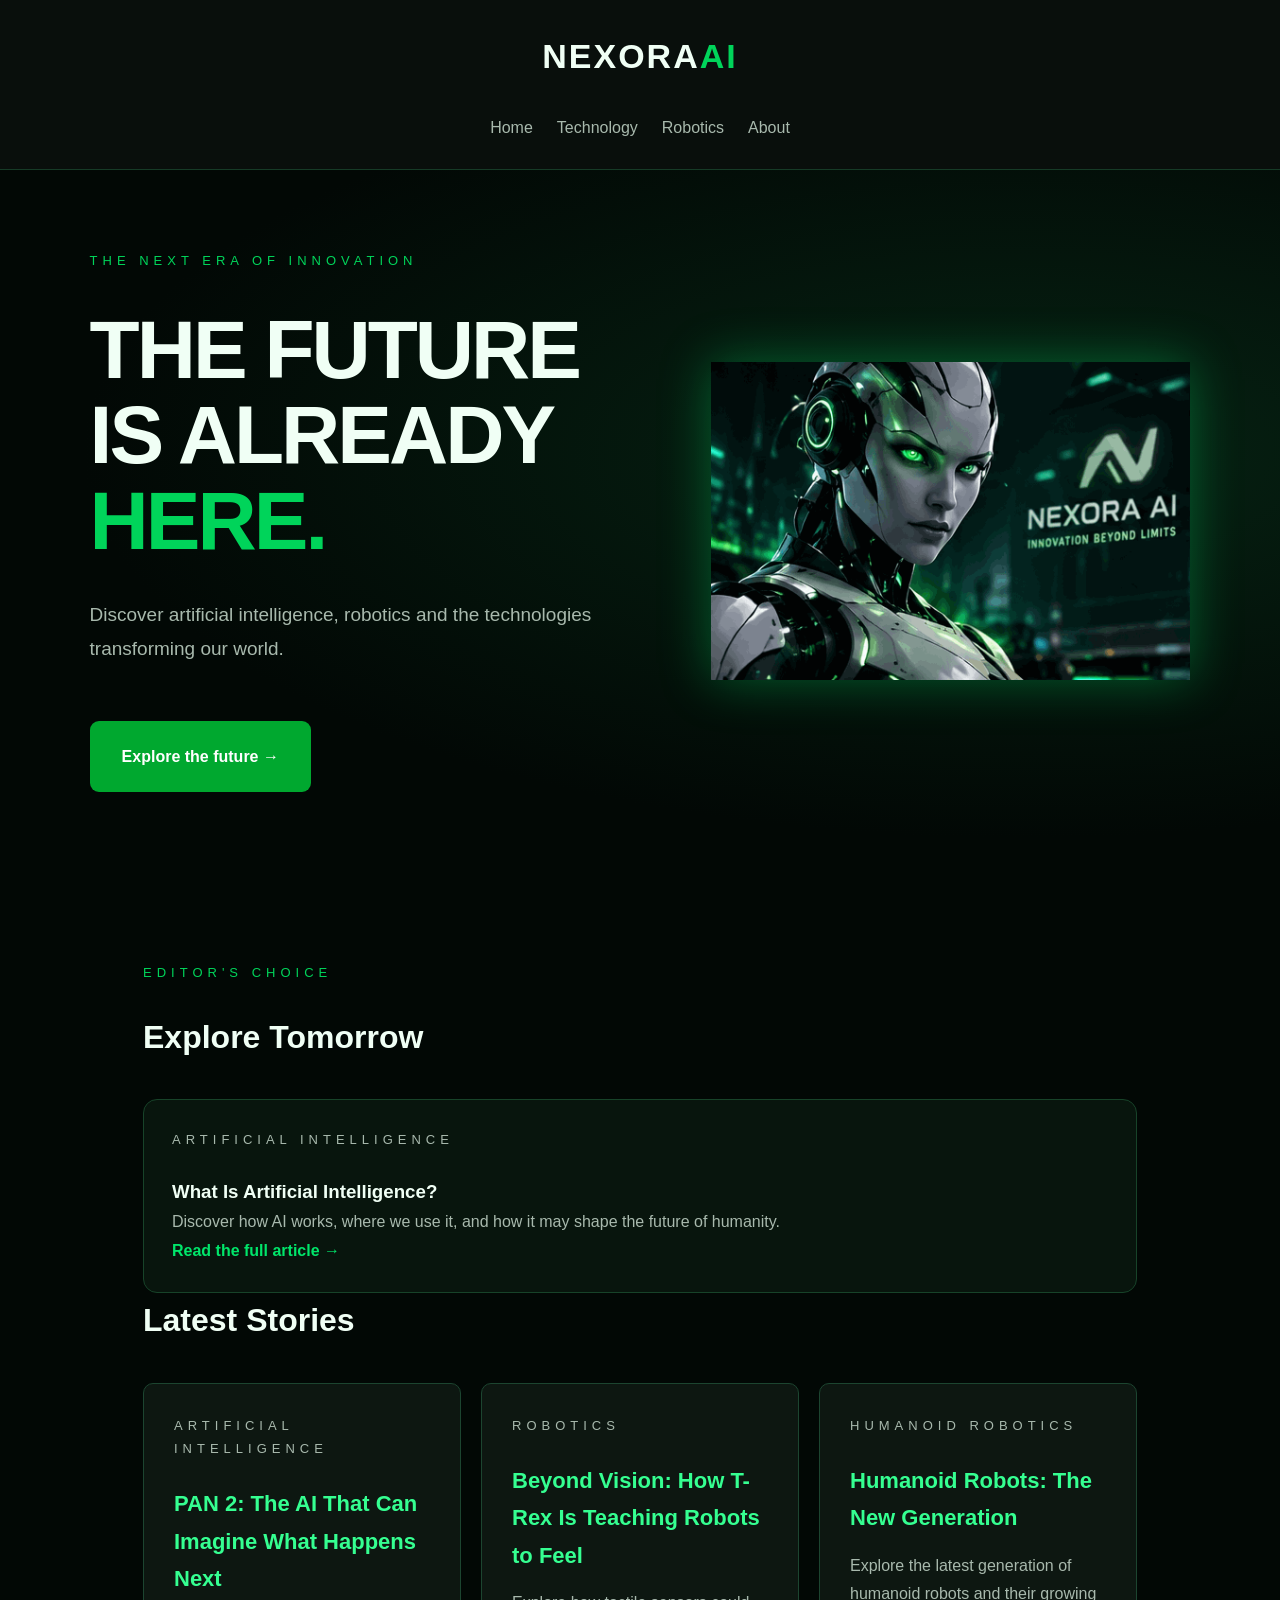
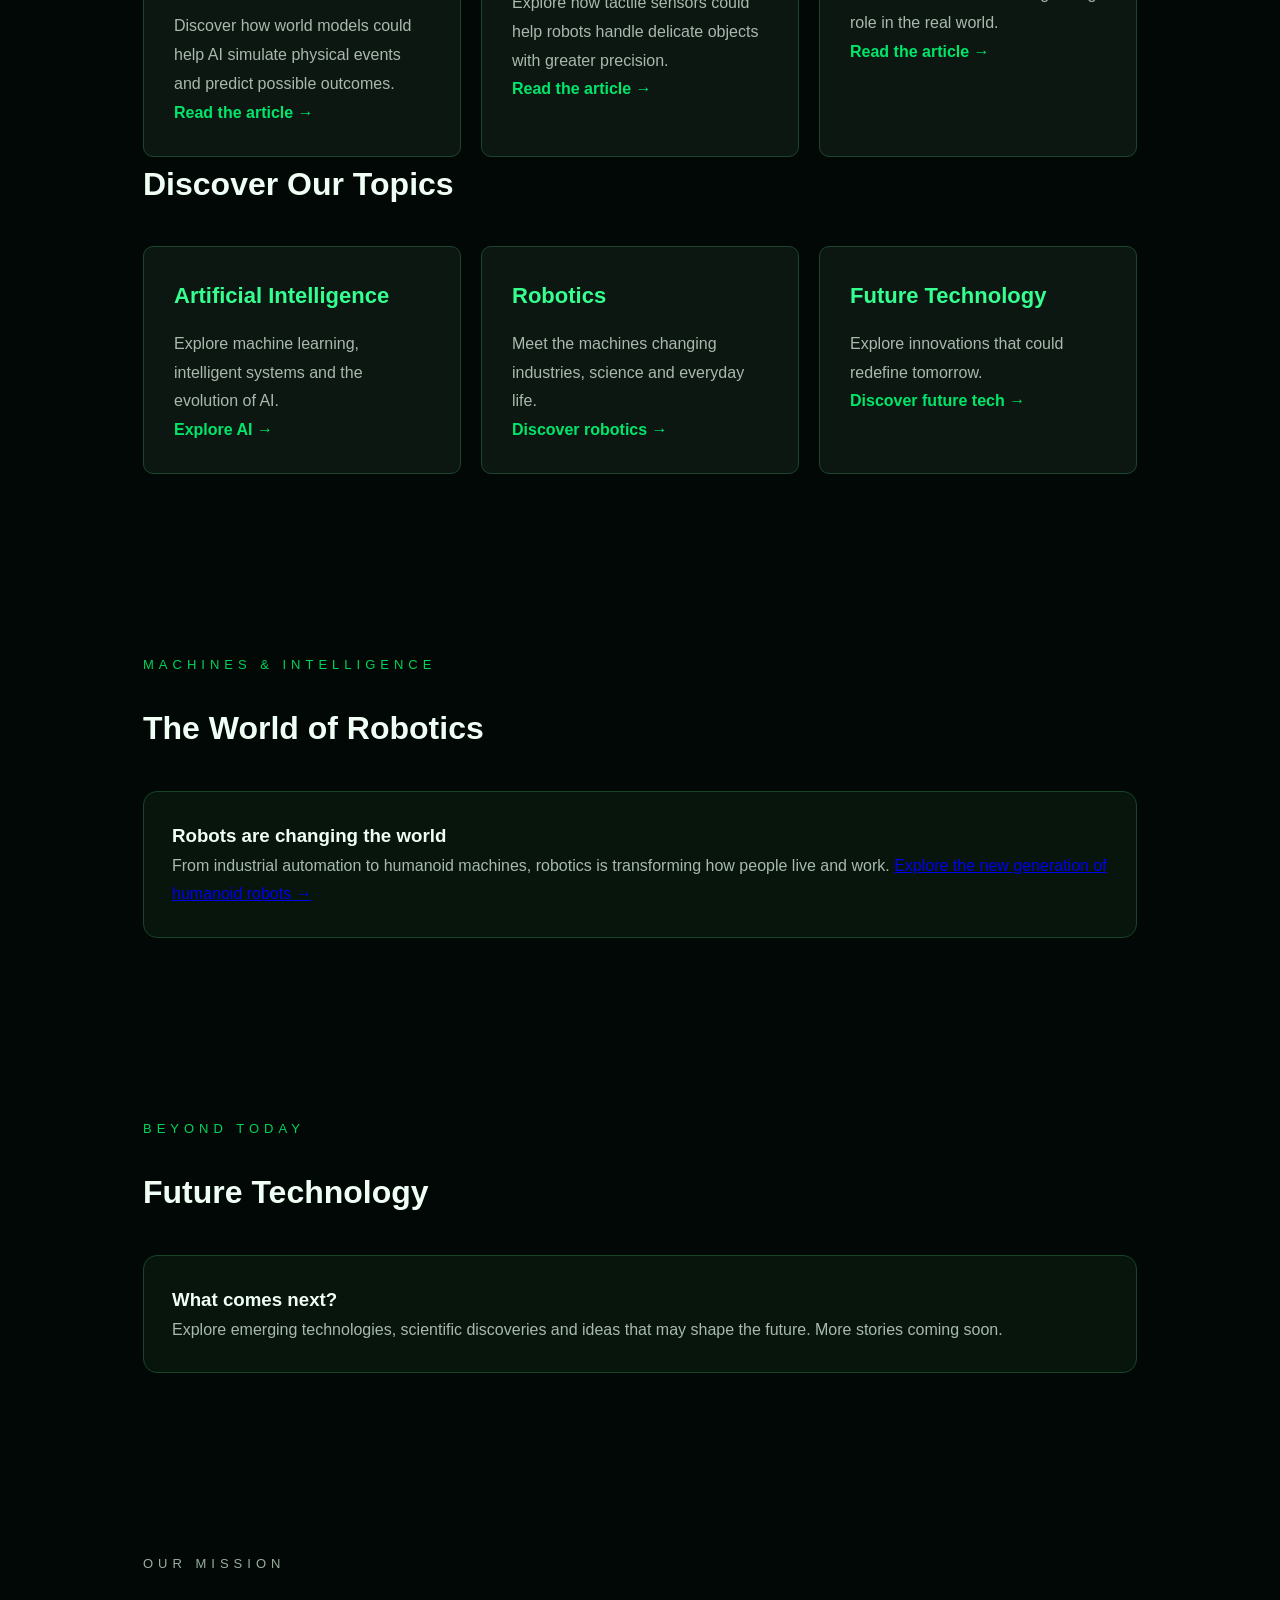
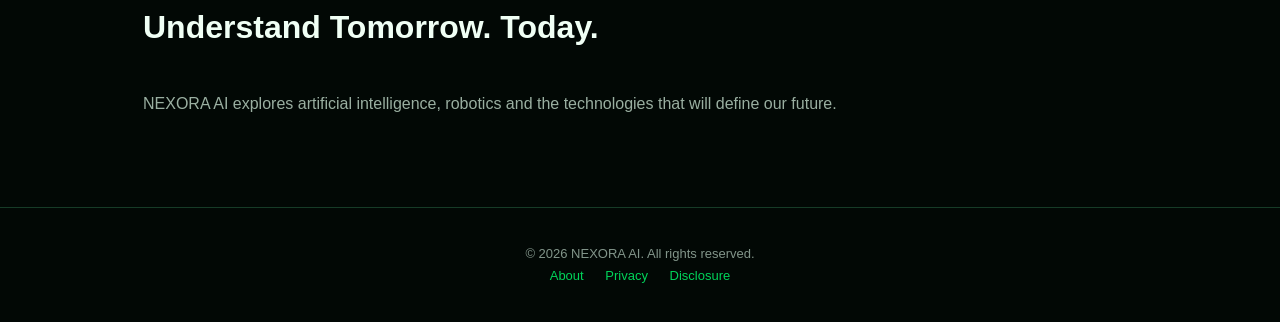
==== index.html @ 5ef55d17 "Add animated AI robot to homepage" ====
<!DOCTYPE html>
<html lang="en">
<head>
  <meta charset="UTF-8">
  <meta name="viewport" content="width=device-width, initial-scale=1.0">
  <meta name="description" content="Explore artificial intelligence, robotics and future technology with NEXORA AI.">
  <meta name="theme-color" content="#020805">
  <title>NEXORA AI — The Future Is Already Here</title>
  <link rel="icon" href="favicon.svg" type="image/svg+xml">
  <link rel="stylesheet" href="styles.css">

  <style>
    * { box-sizing: border-box; }
    html { scroll-behavior: smooth; }
    body {
      margin: 0;
      background: #020805;
      color: #f0fff5;
      font-family: Arial, sans-serif;
    }
    header {
      padding: 28px 7%;
      display: flex;
      flex-direction: column;
      align-items: center;
      gap: 28px;
      border-bottom: 1px solid #163b27;
    }
    header h2 {
      margin: 0;
      font-size: 34px;
      letter-spacing: 2px;
    }
    header h2 span, .hero h1 span { color: #00d45a; }
    nav {
      display: flex;
      justify-content: center;
      flex-wrap: wrap;
      gap: 24px;
    }
    nav a {
      color: #a8b9ad;
      text-decoration: none;
      font-size: 16px;
    }
    nav a:hover, footer a:hover { color: #00e66a; }
    .hero {
      min-height: 620px;
      padding: 80px 7%;
      display: flex;
      align-items: center;
      background: radial-gradient(ellipse at 80% 40%, #062313 0%, #020805 65%);
      overflow: hidden;
    }
    .hero-inner {
      width: 100%;
      max-width: 1450px;
      margin: auto;
      display: grid;
      grid-template-columns: 1.1fr 0.9fr;
      align-items: center;
      gap: 35px;
    }
    .hero-content { position: relative; z-index: 1; }
    .hero-visual {
      display: flex;
      justify-content: center;
      align-items: center;
      min-width: 0;
    }
    .hero-robot {
      display: block;
      width: 100%;
      max-width: 520px;
      height: auto;
      filter: drop-shadow(0 0 25px rgba(0, 230, 106, 0.35));
      animation: robotFloat 5s ease-in-out infinite, robotGlow 4s ease-in-out infinite;
    }
    @keyframes robotFloat {
      0%, 100% { transform: translateY(0); }
      50% { transform: translateY(-16px); }
    }
    @keyframes robotGlow {
      0%, 100% { filter: drop-shadow(0 0 18px rgba(0, 230, 106, 0.25)); }
      50% { filter: drop-shadow(0 0 38px rgba(0, 230, 106, 0.55)); }
    }
    @media (max-width: 760px) {
      .hero { padding: 65px 7%; }
      .hero-inner { grid-template-columns: 1fr; text-align: center; }
      .hero-content { display: flex; flex-direction: column; align-items: center; }
      .hero-visual { max-width: 420px; margin: auto; }
      .hero-robot { max-width: 100%; }
    }
    @media (prefers-reduced-motion: reduce) {
      .hero-robot { animation: none; }
    }
    .tag {
      color: #00d45a;
      letter-spacing: 5px;
      font-size: 13px;
      text-transform: uppercase;
    }
    .hero h1 {
      max-width: 850px;
      font-size: clamp(46px, 9vw, 82px);
      line-height: 1.04;
      margin: 35px 0;
    }
    .hero p:not(.tag) {
      max-width: 650px;
      color: #a8b9ad;
      font-size: 19px;
      line-height: 1.8;
    }
    .button {
      display: inline-block;
      width: fit-content;
      margin-top: 25px;
      padding: 22px 32px;
      background: #00a82f;
      color: white;
      text-decoration: none;
      font-weight: bold;
      border-radius: 9px;
    }
    .button:hover { background: #00c94b; }
    .section {
      padding: 75px 7%;
      max-width: 1250px;
      margin: auto;
    }
    .section h2 { font-size: 32px; }
    .featured, .card, .topic {
      background: #08150d;
      border: 1px solid #174329;
      border-radius: 14px;
      padding: 28px;
    }
    .featured p, .card p, .topic p {
      color: #a8b9ad;
      line-height: 1.8;
    }
    .cards {
      display: grid;
      grid-template-columns: repeat(auto-fit, minmax(230px, 1fr));
      gap: 20px;
    }
    .card h3 { font-size: 22px; }
    .card a, .read-more {
      color: #00e66a;
      text-decoration: none;
      font-weight: bold;
    }
    .topic { margin-top: 22px; }
    footer {
      text-align: center;
      padding: 35px 7%;
      border-top: 1px solid #163b27;
      color: #82958a;
    }
    footer a {
      color: #00d45a;
      text-decoration: none;
      margin: 0 9px;
    }
    @media (max-width: 600px) {
      .hero { min-height: 570px; padding: 75px 7%; }
      .tag { letter-spacing: 3px; }
      nav { gap: 17px; }
    }
  </style>
</head>

<body>
<header>
  <h2>NEXORA<span>AI</span></h2>
  <nav>
    <a href="#home">Home</a>
    <a href="#technology">Technology</a>
    <a href="#robotics">Robotics</a>
    <a href="#about">About</a>
  </nav>
</header>

<main>
  <section class="hero" id="home">
    <div class="hero-inner">
      <div class="hero-content">
        <p class="tag">The next era of innovation</p>
        <h1>THE FUTURE<br>IS ALREADY <span>HERE.</span></h1>
        <p>Discover artificial intelligence, robotics and the technologies transforming our world.</p>
        <a class="button" href="#technology">Explore the future →</a>
      </div>
      <div class="hero-visual">
        <img class="hero-robot" src="nexora-ai-robot.gif" alt="Cinematic humanoid robot representing the future of AI and robotics">
      </div>
    </div>
  </section>

  <section class="section" id="technology">
    <p class="tag">Editor's choice</p>
    <h2>Explore Tomorrow</h2>

    <article class="featured">
      <p class="tag">Artificial Intelligence</p>
      <h3>What Is Artificial Intelligence?</h3>
      <p>Discover how AI works, where we use it, and how it may shape the future of humanity.</p>
      <a class="read-more" href="articles/what-is-artificial-intelligence.html">Read the full article →</a>
    </article>

    <h2>Latest Stories</h2>
    <div class="cards">
      <article class="card">
        <p class="tag">Artificial Intelligence</p>
        <h3>PAN 2: The AI That Can Imagine What Happens Next</h3>
        <p>Discover how world models could help AI simulate physical events and predict possible outcomes.</p>
        <a href="articles/pan-2-world-model.html">Read the article →</a>
      </article>

      <article class="card">
        <p class="tag">Robotics</p>
        <h3>Beyond Vision: How T-Rex Is Teaching Robots to Feel</h3>
        <p>Explore how tactile sensors could help robots handle delicate objects with greater precision.</p>
        <a href="articles/trex-robot-touch.html">Read the article →</a>
      </article>

      <article class="card">
        <p class="tag">Humanoid Robotics</p>
        <h3>Humanoid Robots: The New Generation</h3>
        <p>Explore the latest generation of humanoid robots and their growing role in the real world.</p>
        <a href="articles/humanoid-robots-new-generation.html">Read the article →</a>
      </article>
    </div>

    <h2>Discover Our Topics</h2>
    <div class="cards">
      <article class="card">
        <h3>Artificial Intelligence</h3>
        <p>Explore machine learning, intelligent systems and the evolution of AI.</p>
        <a href="articles/what-is-artificial-intelligence.html">Explore AI →</a>
      </article>

      <article class="card">
        <h3>Robotics</h3>
        <p>Meet the machines changing industries, science and everyday life.</p>
        <a href="#robotics">Discover robotics →</a>
      </article>

      <article class="card">
        <h3>Future Technology</h3>
        <p>Explore innovations that could redefine tomorrow.</p>
        <a href="#future">Discover future tech →</a>
      </article>
    </div>
  </section>

  <section class="section" id="robotics">
    <p class="tag">Machines & intelligence</p>
    <h2>The World of Robotics</h2>
    <div class="topic">
      <h3>Robots are changing the world</h3>
      <p>From industrial automation to humanoid machines, robotics is transforming how people live and work. <a href="articles/humanoid-robots-new-generation.html">Explore the new generation of humanoid robots →</a></p>
    </div>
  </section>

  <section class="section" id="future">
    <p class="tag">Beyond today</p>
    <h2>Future Technology</h2>
    <div class="topic">
      <h3>What comes next?</h3>
      <p>Explore emerging technologies, scientific discoveries and ideas that may shape the future. More stories coming soon.</p>
    </div>
  </section>

  <section class="section" id="about">
    <p class="tag">Our mission</p>
    <h2>Understand Tomorrow. Today.</h2>
    <p>NEXORA AI explores artificial intelligence, robotics and the technologies that will define our future.</p>
  </section>
</main>

<footer>
  <p>© 2026 NEXORA AI. All rights reserved.</p>
  <a href="about.html">About</a>
  <a href="privacy.html">Privacy</a>
  <a href="disclosure.html">Disclosure</a>
</footer>
</body>
</html>
---- styles.css ----
* {
    margin: 0;
    padding: 0;
    box-sizing: border-box;
}

html {
    scroll-behavior: smooth;
}

body {
    background: #070b0a;
    color: #eafff1;
    font-family: Arial, sans-serif;
    line-height: 1.7;
}

header {
    display: flex;
    justify-content: space-between;
    align-items: center;
    padding: 25px 8%;
    border-bottom: 1px solid #173b2a;
    background: #090f0c;
}

header h2 {
    font-size: 27px;
    letter-spacing: 2px;
}

header h2 span,
.hero h1 span {
    color: #35ff91;
}

nav {
    display: flex;
    gap: 25px;
}

nav a {
    color: #c5d8cb;
    text-decoration: none;
    font-size: 14px;
    transition: 0.3s;
}

nav a:hover {
    color: #35ff91;
}

.hero {
    min-height: 650px;
    padding: 130px 10%;
    display: flex;
    flex-direction: column;
    justify-content: center;
    background:
    radial-gradient(ellipse at 80% 40%, #123b2860, transparent 55%),
    #070b0a;
}

.tag {
    color: #35ff91;
    letter-spacing: 4px;
    font-size: 12px;
    margin-bottom: 25px;
}

.hero h1 {
    font-size: clamp(45px, 8vw, 90px);
    line-height: 1.05;
    letter-spacing: -3px;
    margin-bottom: 25px;
}

.hero p:not(.tag) {
    color: #9aafa1;
    max-width: 520px;
    margin-bottom: 30px;
}

.button {
    display: inline-block;
    width: fit-content;
    padding: 14px 27px;
    background: #35ff91;
    color: #061009;
    text-decoration: none;
    font-weight: bold;
    border-radius: 5px;
    transition: 0.3s;
}

.button:hover {
    background: #a1ffc5;
    transform: translateY(-3px);
}

section:not(.hero) {
    padding: 90px 10%;
}

section h2 {
    font-size: 35px;
    margin-bottom: 35px;
}

.cards {
    display: grid;
    grid-template-columns: repeat(3, 1fr);
    gap: 20px;
}

.cards article {
    background: #0d1711;
    border: 1px solid #1c4530;
    padding: 30px;
    border-radius: 10px;
    transition: 0.3s;
}

.cards article:hover {
    border-color: #35ff91;
    transform: translateY(-5px);
}

.cards h3 {
    color: #35ff91;
    margin-bottom: 15px;
}

.cards p,
#about p {
    color: #9aafa1;
}

footer {
    text-align: center;
    padding: 30px;
    border-top: 1px solid #173b2a;
    color: #718679;
    font-size: 13px;
}

@media (max-width: 700px) {
    header {
        flex-direction: column;
        gap: 15px;
    }

    nav {
        gap: 12px;
        flex-wrap: wrap;
        justify-content: center;
    }

    .hero {
        min-height: 550px;
        padding: 90px 7%;
    }

    .cards {
        grid-template-columns: 1fr;
    }

    section:not(.hero) {
        padding: 65px 7%;
    }
}
0
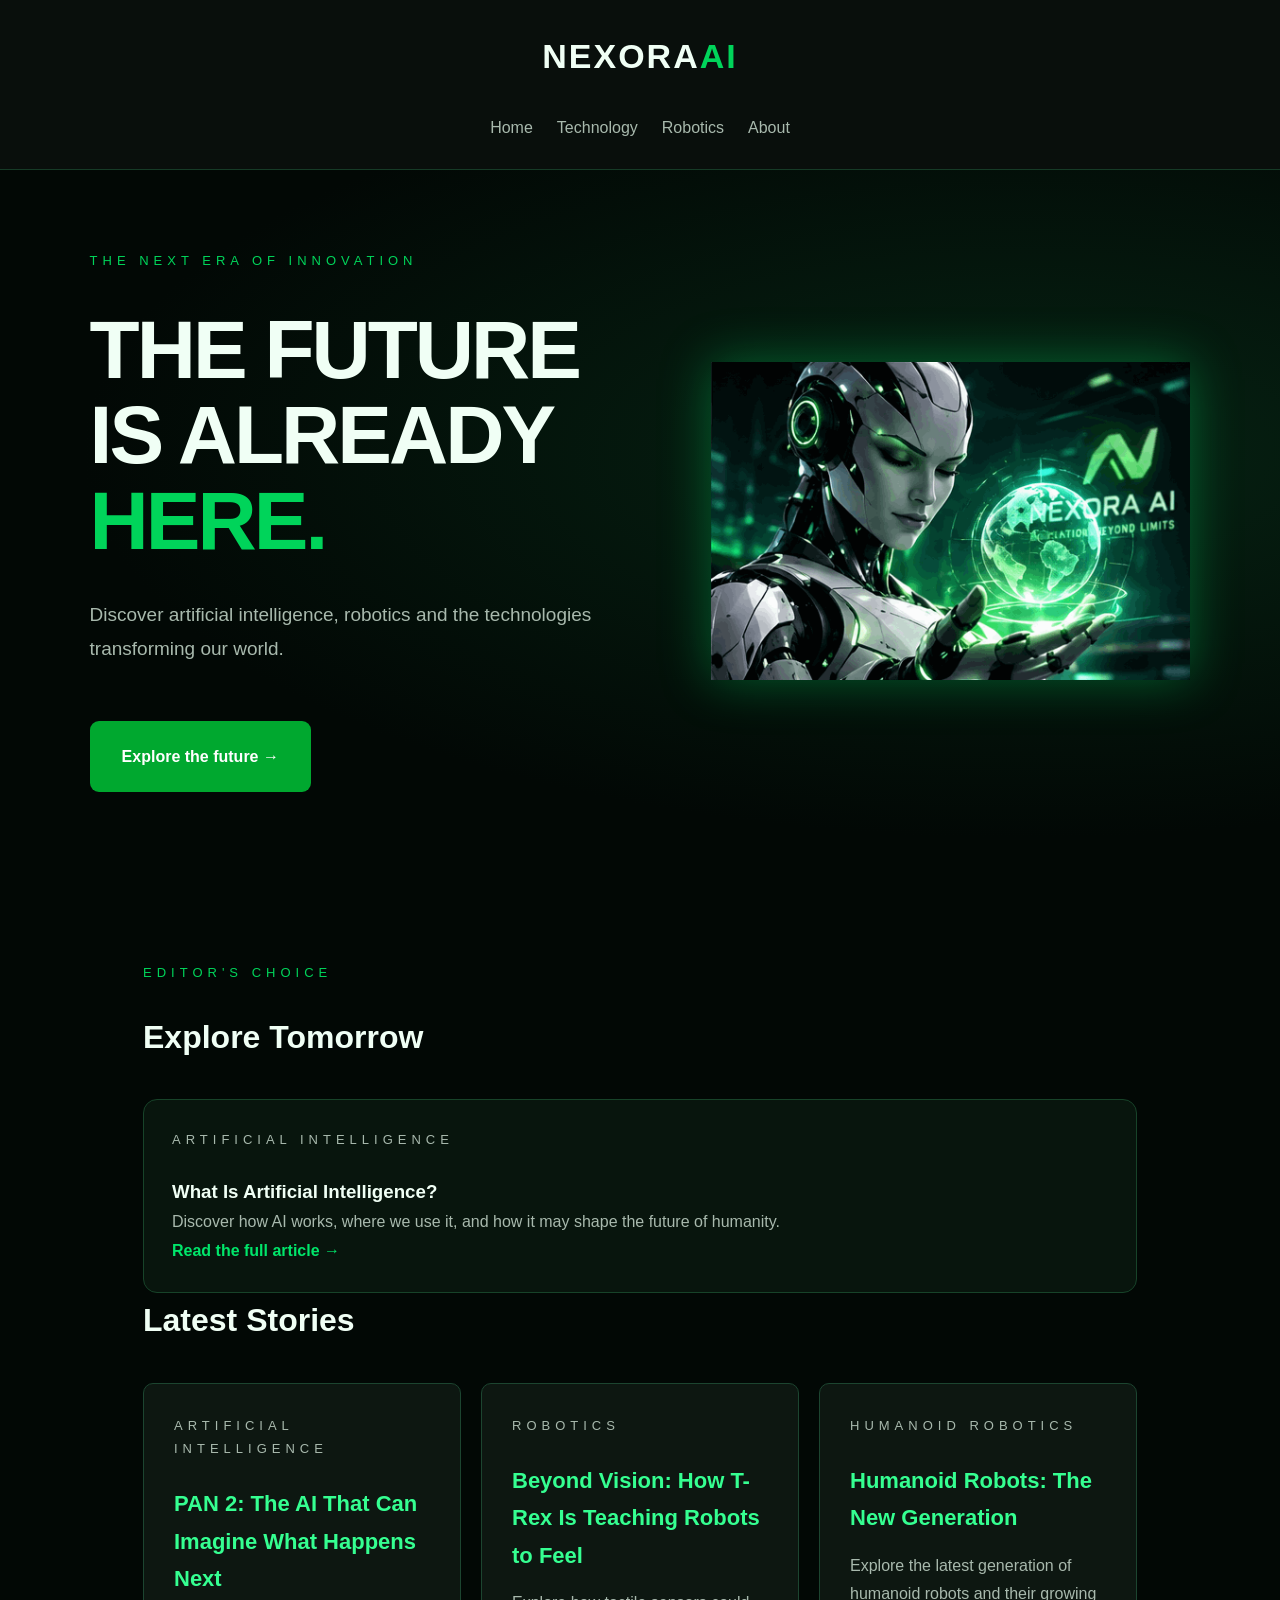
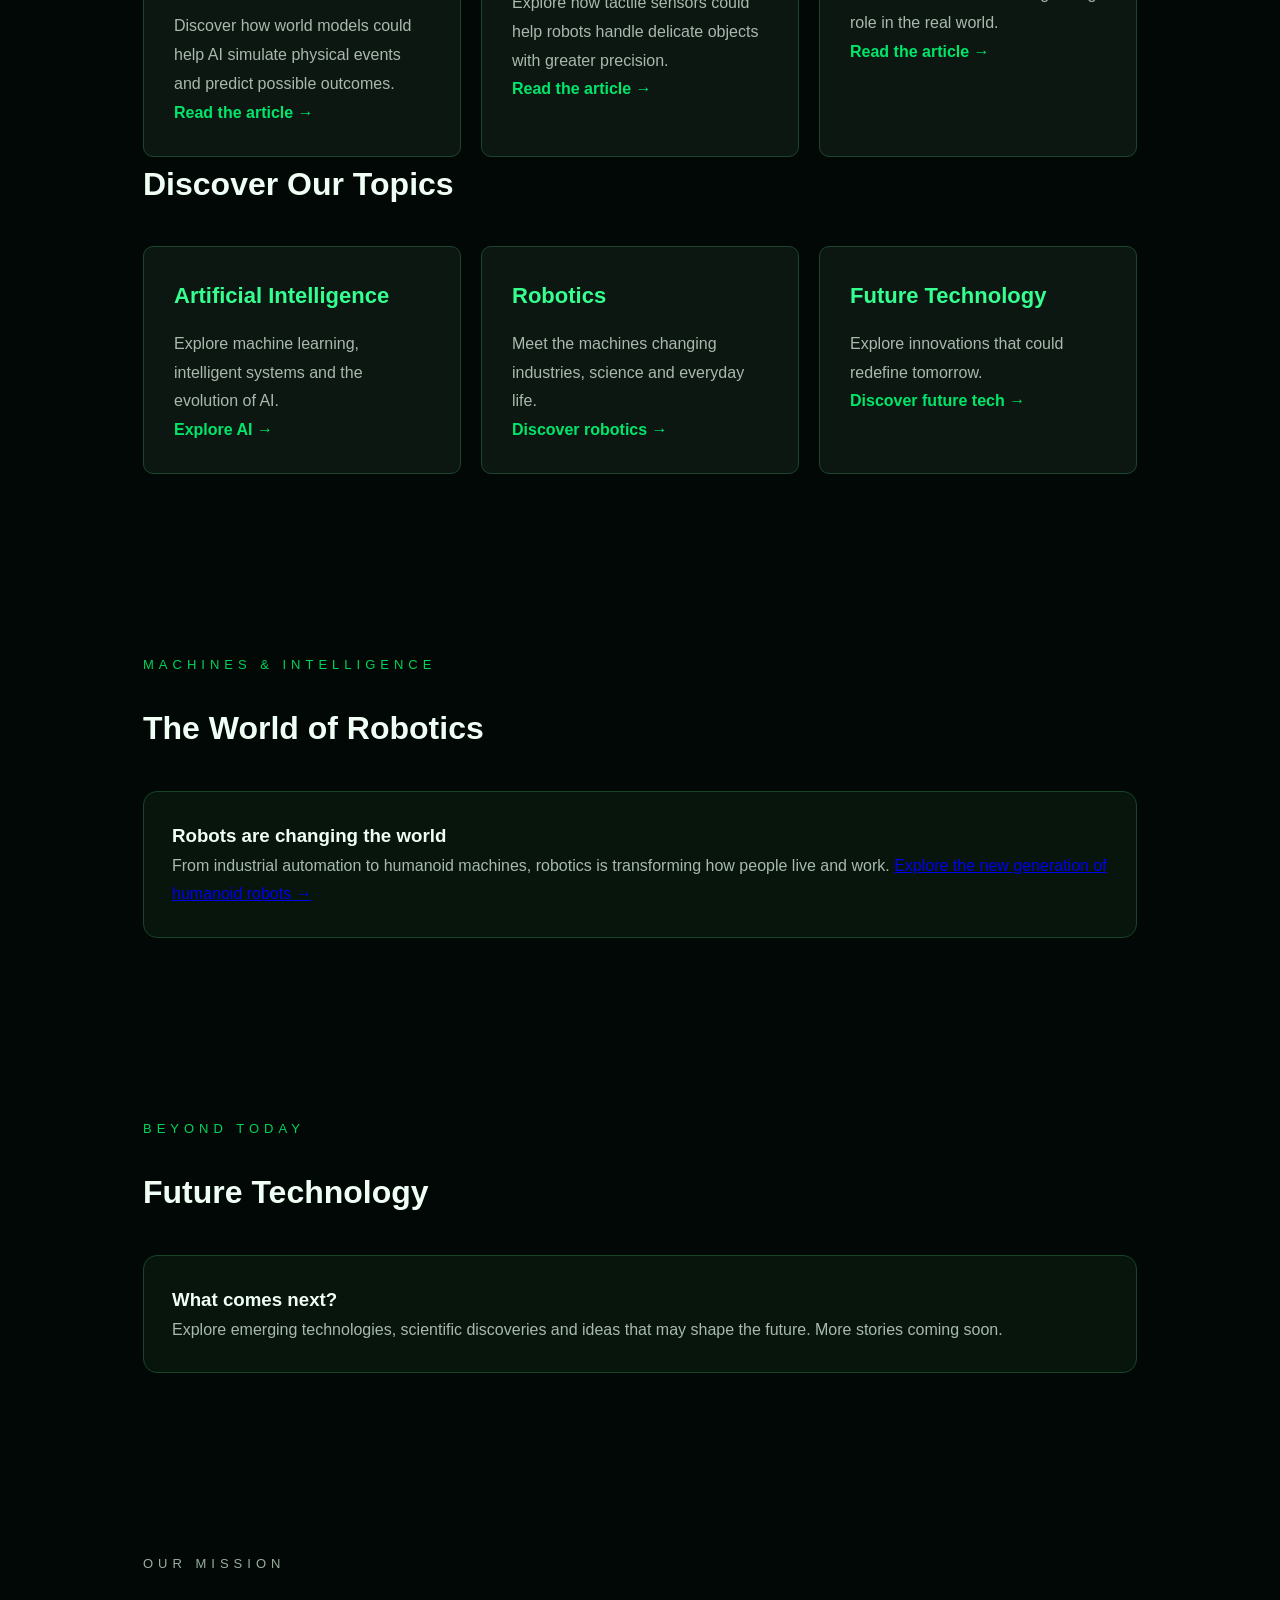
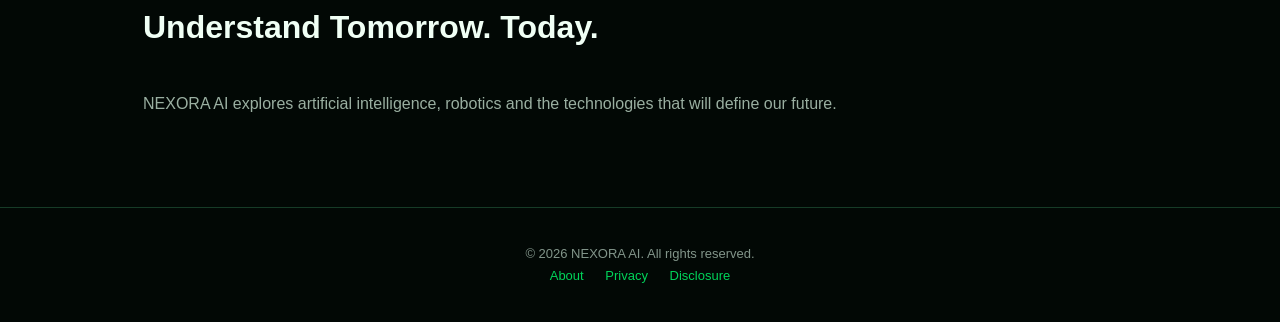
==== commit bea7be96: "Improve homepage SEO metadata" ====
--- a/index.html
+++ b/index.html
@@ -169,6 +169,30 @@
       nav { gap: 17px; }
     }
   </style>
+
+  <link rel="canonical" href="https://csabaviski822-hub.github.io/nexora-ai/">
+
+  <meta property="og:type" content="website">
+  <meta property="og:title" content="NEXORA AI — The Future Is Already Here">
+  <meta property="og:description" content="Explore artificial intelligence, robotics and future technology with NEXORA AI.">
+  <meta property="og:url" content="https://csabaviski822-hub.github.io/nexora-ai/">
+  <meta property="og:image" content="https://csabaviski822-hub.github.io/nexora-ai/nexora-ai-robot.gif">
+
+  <meta name="twitter:card" content="summary_large_image">
+  <meta name="twitter:title" content="NEXORA AI — The Future Is Already Here">
+  <meta name="twitter:description" content="Explore artificial intelligence, robotics and future technology.">
+  <meta name="twitter:image" content="https://csabaviski822-hub.github.io/nexora-ai/nexora-ai-robot.gif">
+
+  <script type="application/ld+json">
+  {
+    "@context": "https://schema.org",
+    "@type": "WebSite",
+    "name": "NEXORA AI",
+    "url": "https://csabaviski822-hub.github.io/nexora-ai/",
+    "description": "Explore artificial intelligence, robotics and future technology."
+  }
+  </script>
+
 </head>
 
 <body>
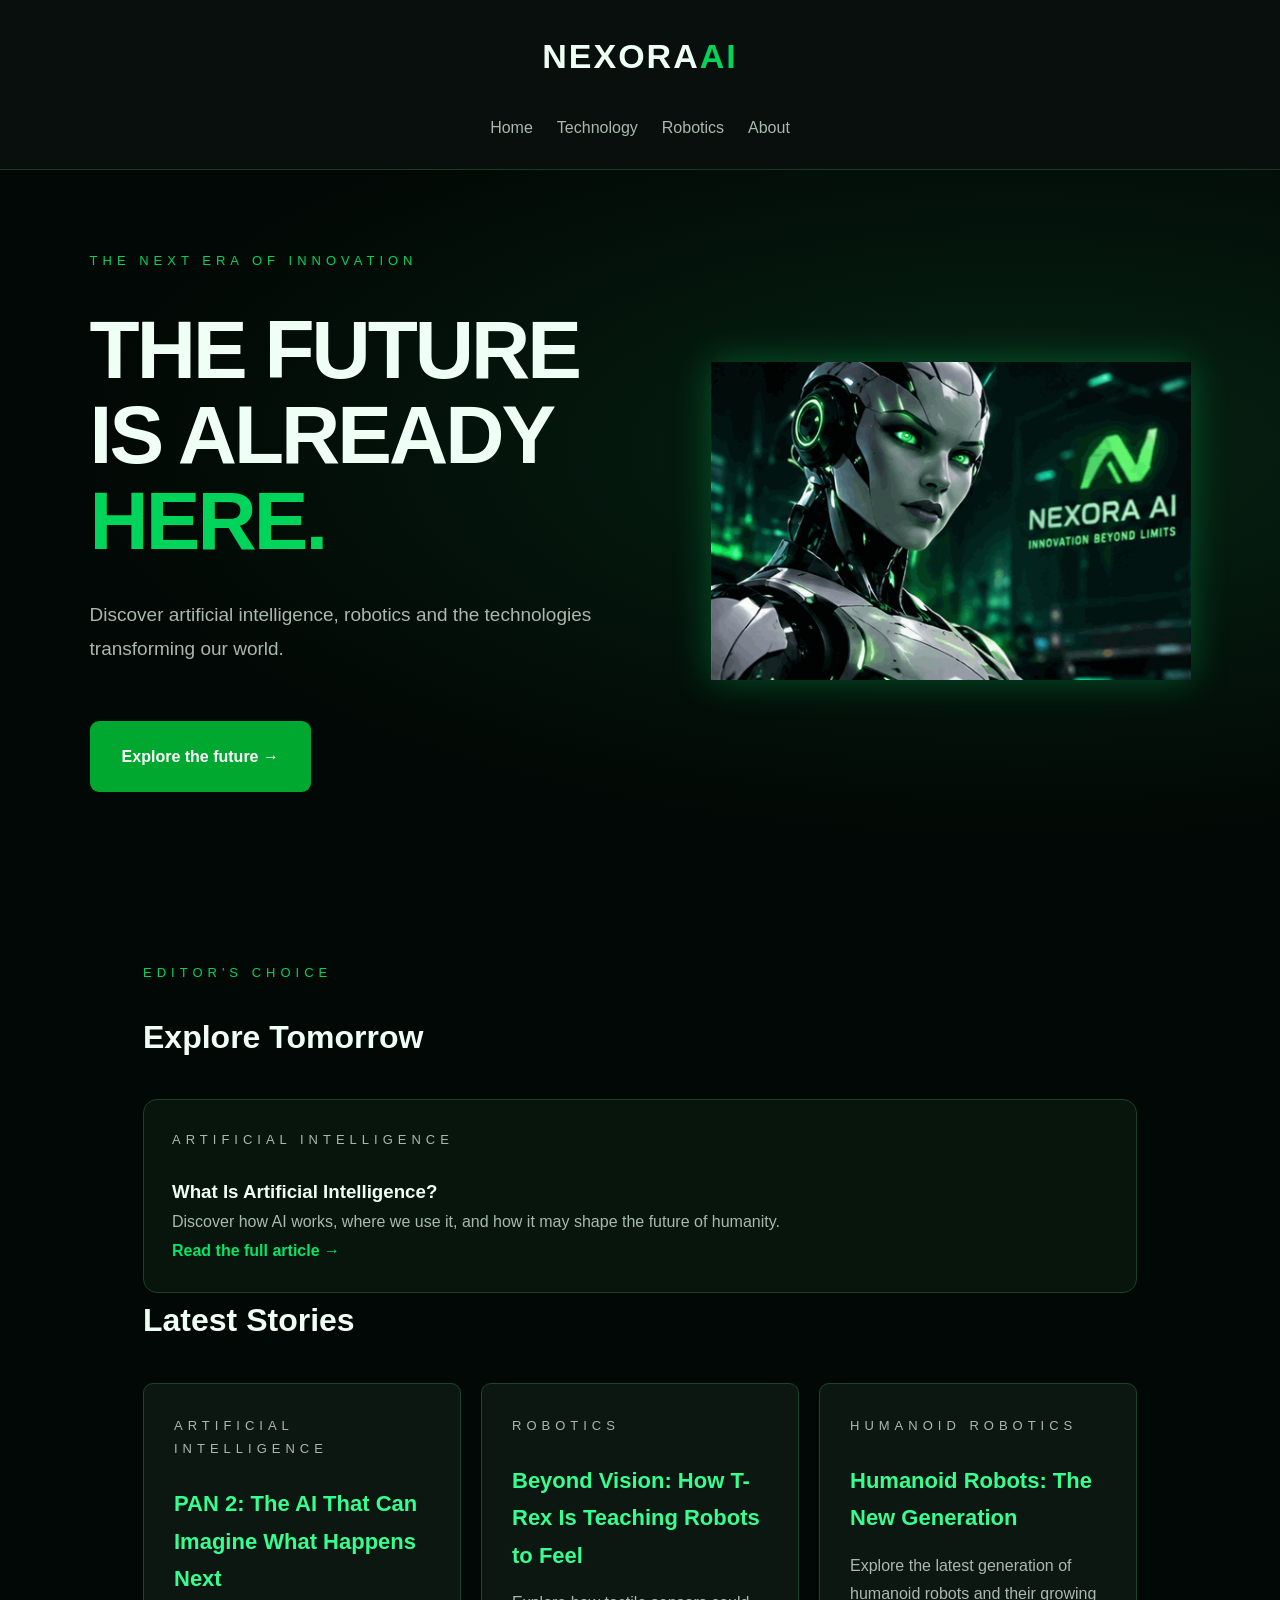
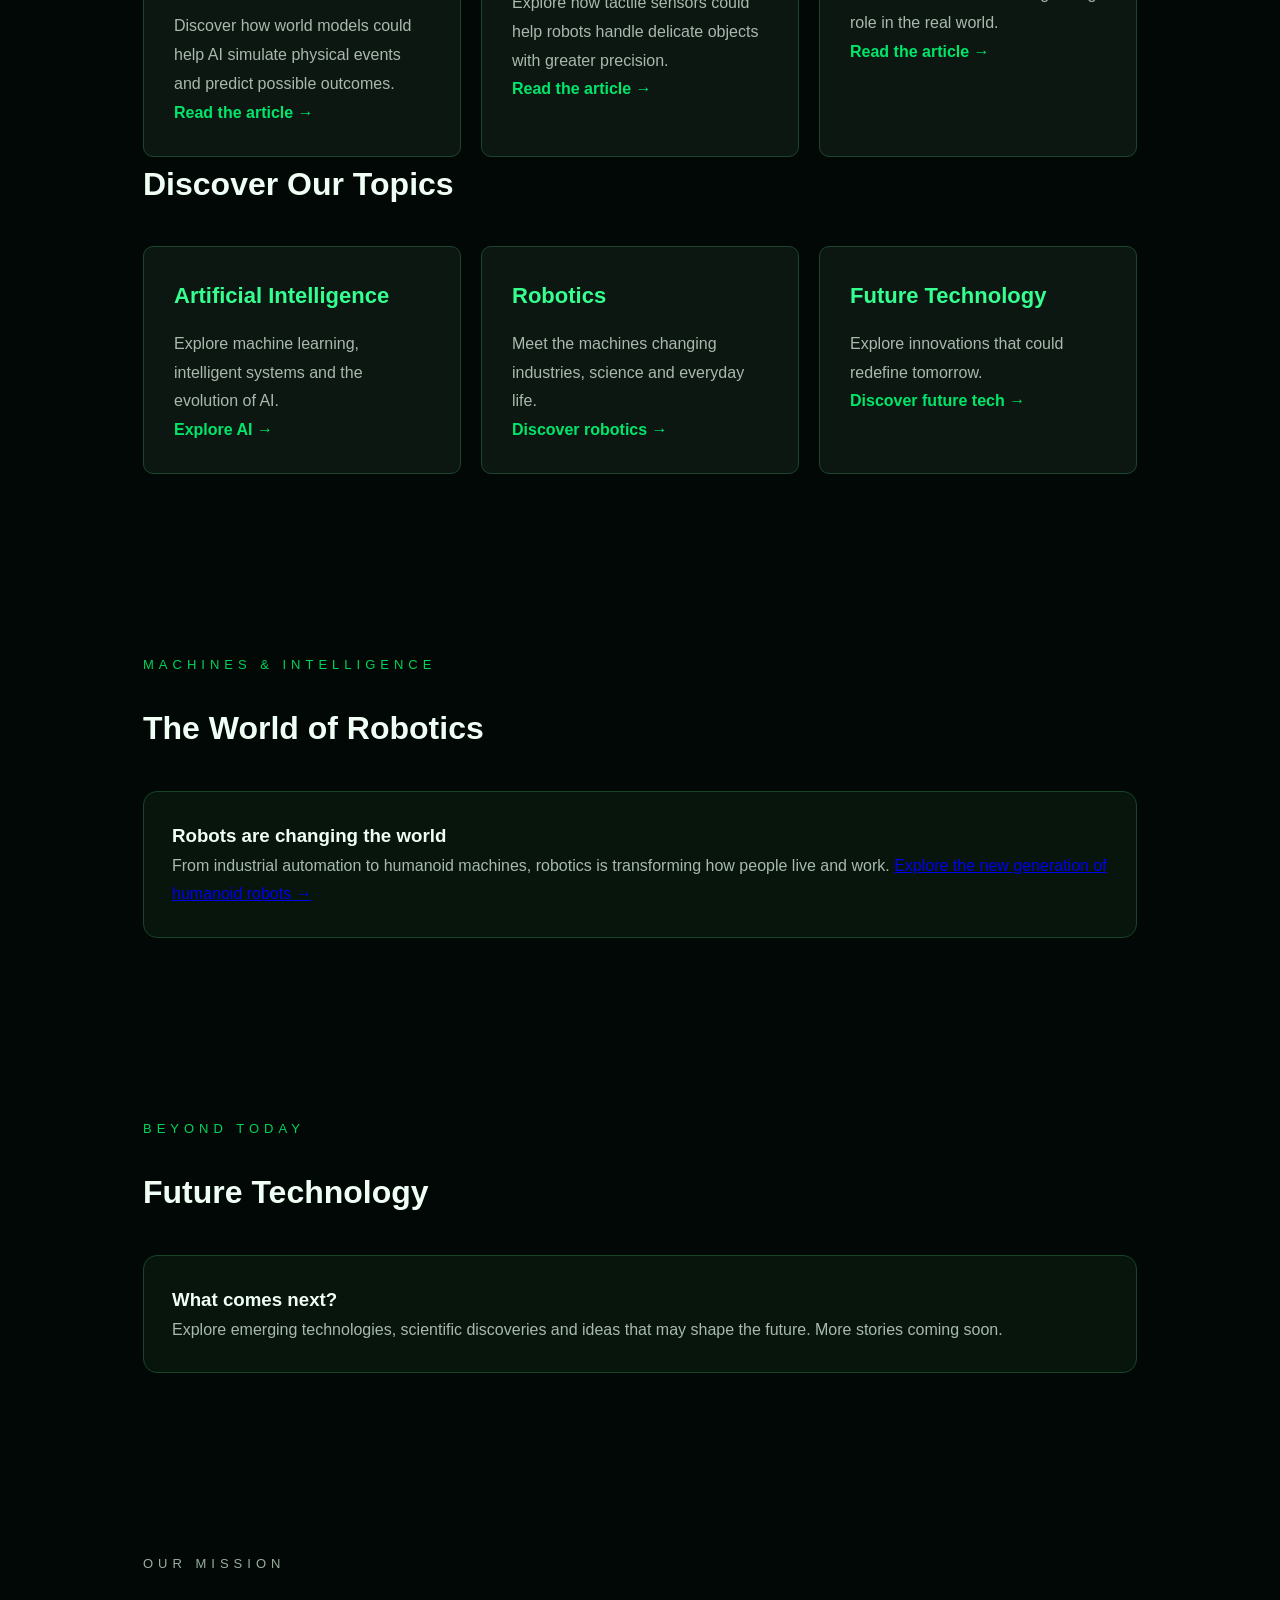
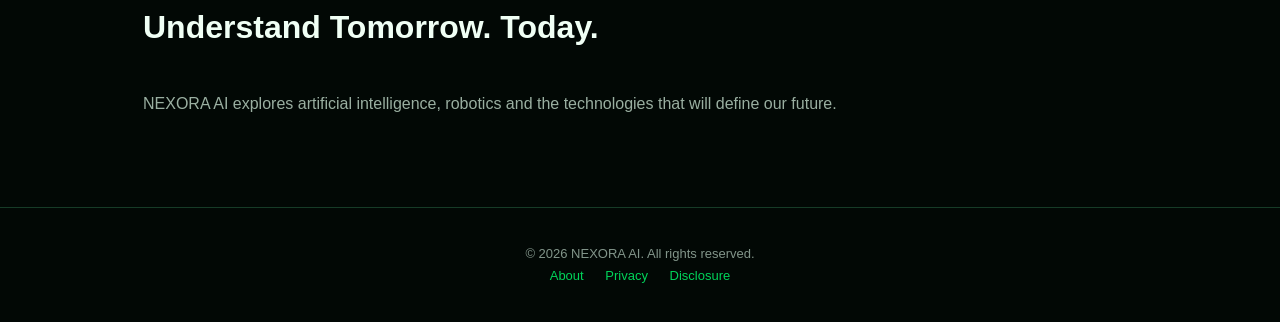
==== commit bf00c9a0: "Optimize robot animation on both homepages" ====
--- a/index.html
+++ b/index.html
@@ -73,17 +73,17 @@
       width: 100%;
       max-width: 520px;
       height: auto;
-      filter: drop-shadow(0 0 25px rgba(0, 230, 106, 0.35));
-      animation: robotFloat 5s ease-in-out infinite, robotGlow 4s ease-in-out infinite;
+      filter: drop-shadow(0 0 18px rgba(0, 230, 106, 0.3));
+      transform: translateZ(0);
+      backface-visibility: hidden;
+      will-change: transform;
+      animation: robotFloat 6s ease-in-out infinite;
     }
     @keyframes robotFloat {
       0%, 100% { transform: translateY(0); }
-      50% { transform: translateY(-16px); }
-    }
-    @keyframes robotGlow {
-      0%, 100% { filter: drop-shadow(0 0 18px rgba(0, 230, 106, 0.25)); }
-      50% { filter: drop-shadow(0 0 38px rgba(0, 230, 106, 0.55)); }
-    }
+      50% { transform: translate3d(0, -10px, 0); }
+    }
+
     @media (max-width: 760px) {
       .hero { padding: 65px 7%; }
       .hero-inner { grid-template-columns: 1fr; text-align: center; }
@@ -171,6 +171,10 @@
   </style>
 
   <link rel="canonical" href="https://csabaviski822-hub.github.io/nexora-ai/">
+
+  <link rel="alternate" hreflang="en" href="https://csabaviski822-hub.github.io/nexora-ai/">
+  <link rel="alternate" hreflang="hu" href="https://csabaviski822-hub.github.io/nexora-ai/hu/">
+  <link rel="alternate" hreflang="x-default" href="https://csabaviski822-hub.github.io/nexora-ai/">
 
   <meta property="og:type" content="website">
   <meta property="og:title" content="NEXORA AI — The Future Is Already Here">
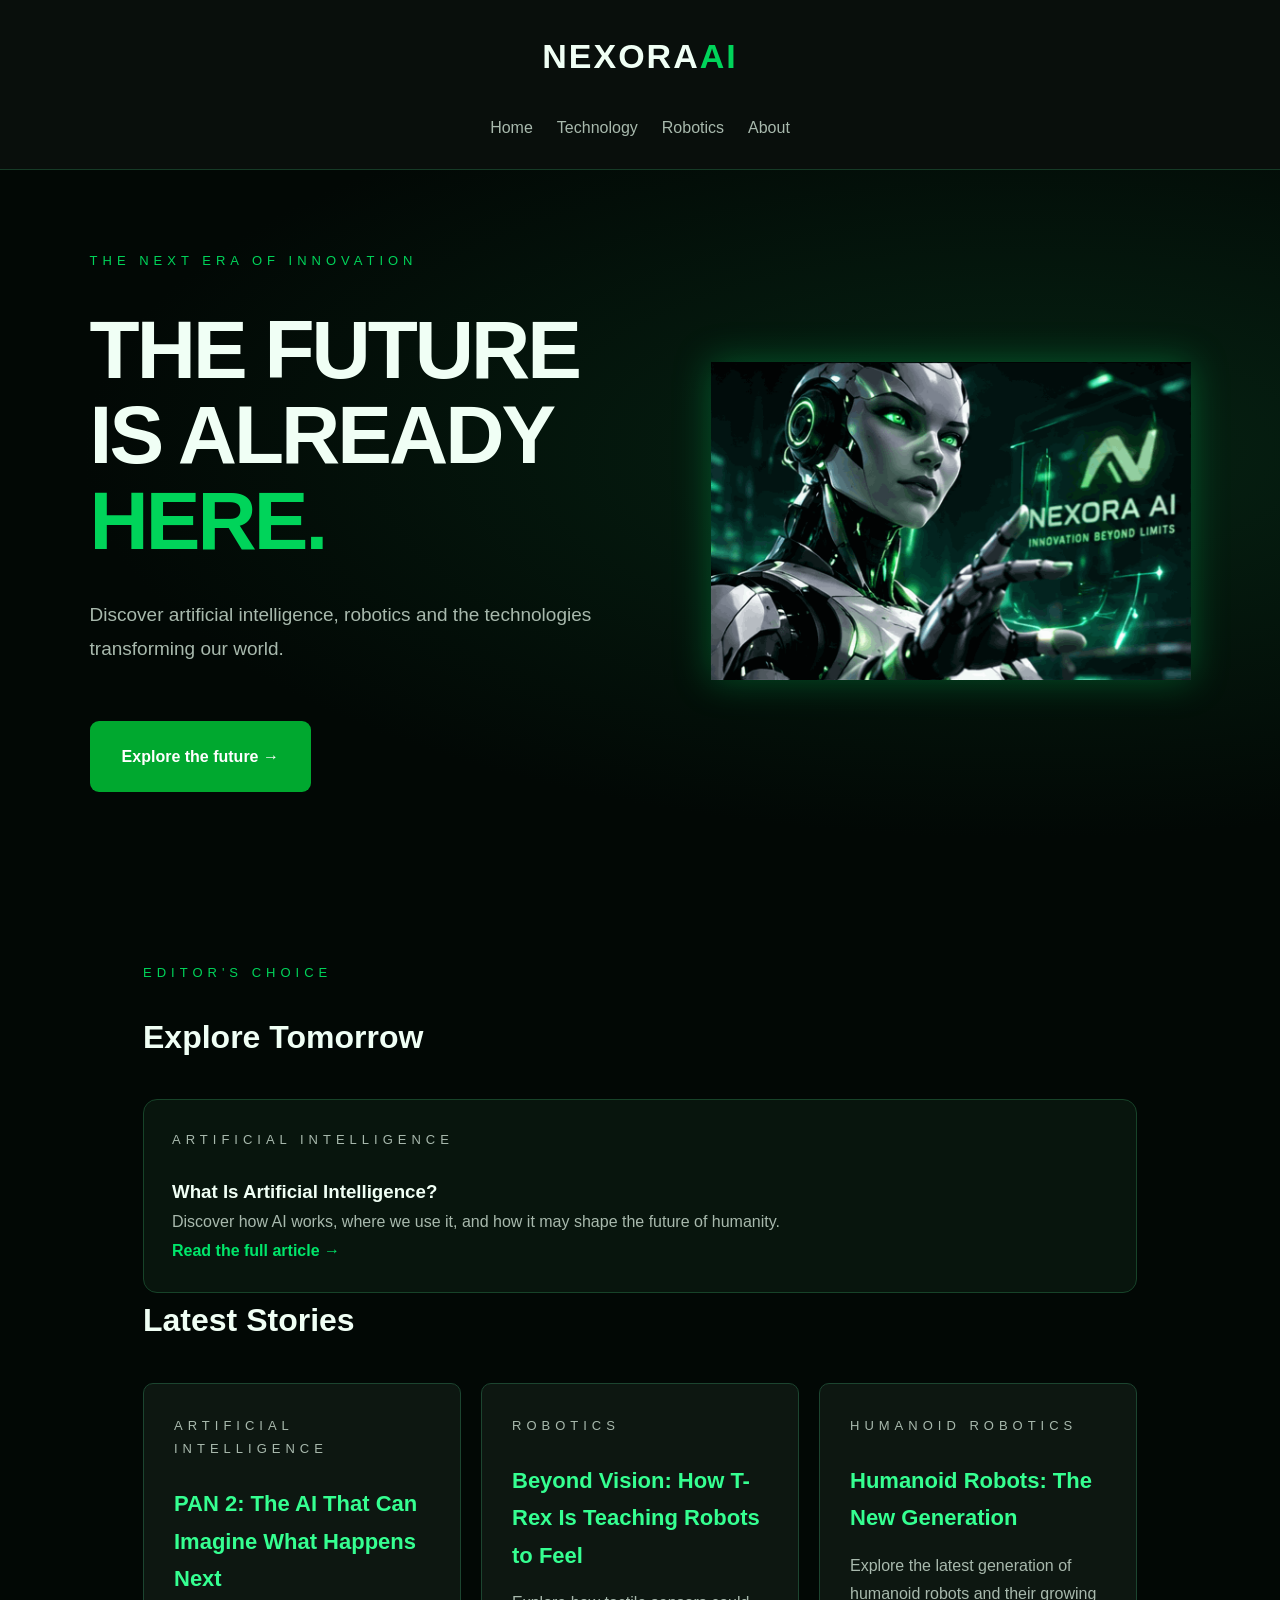
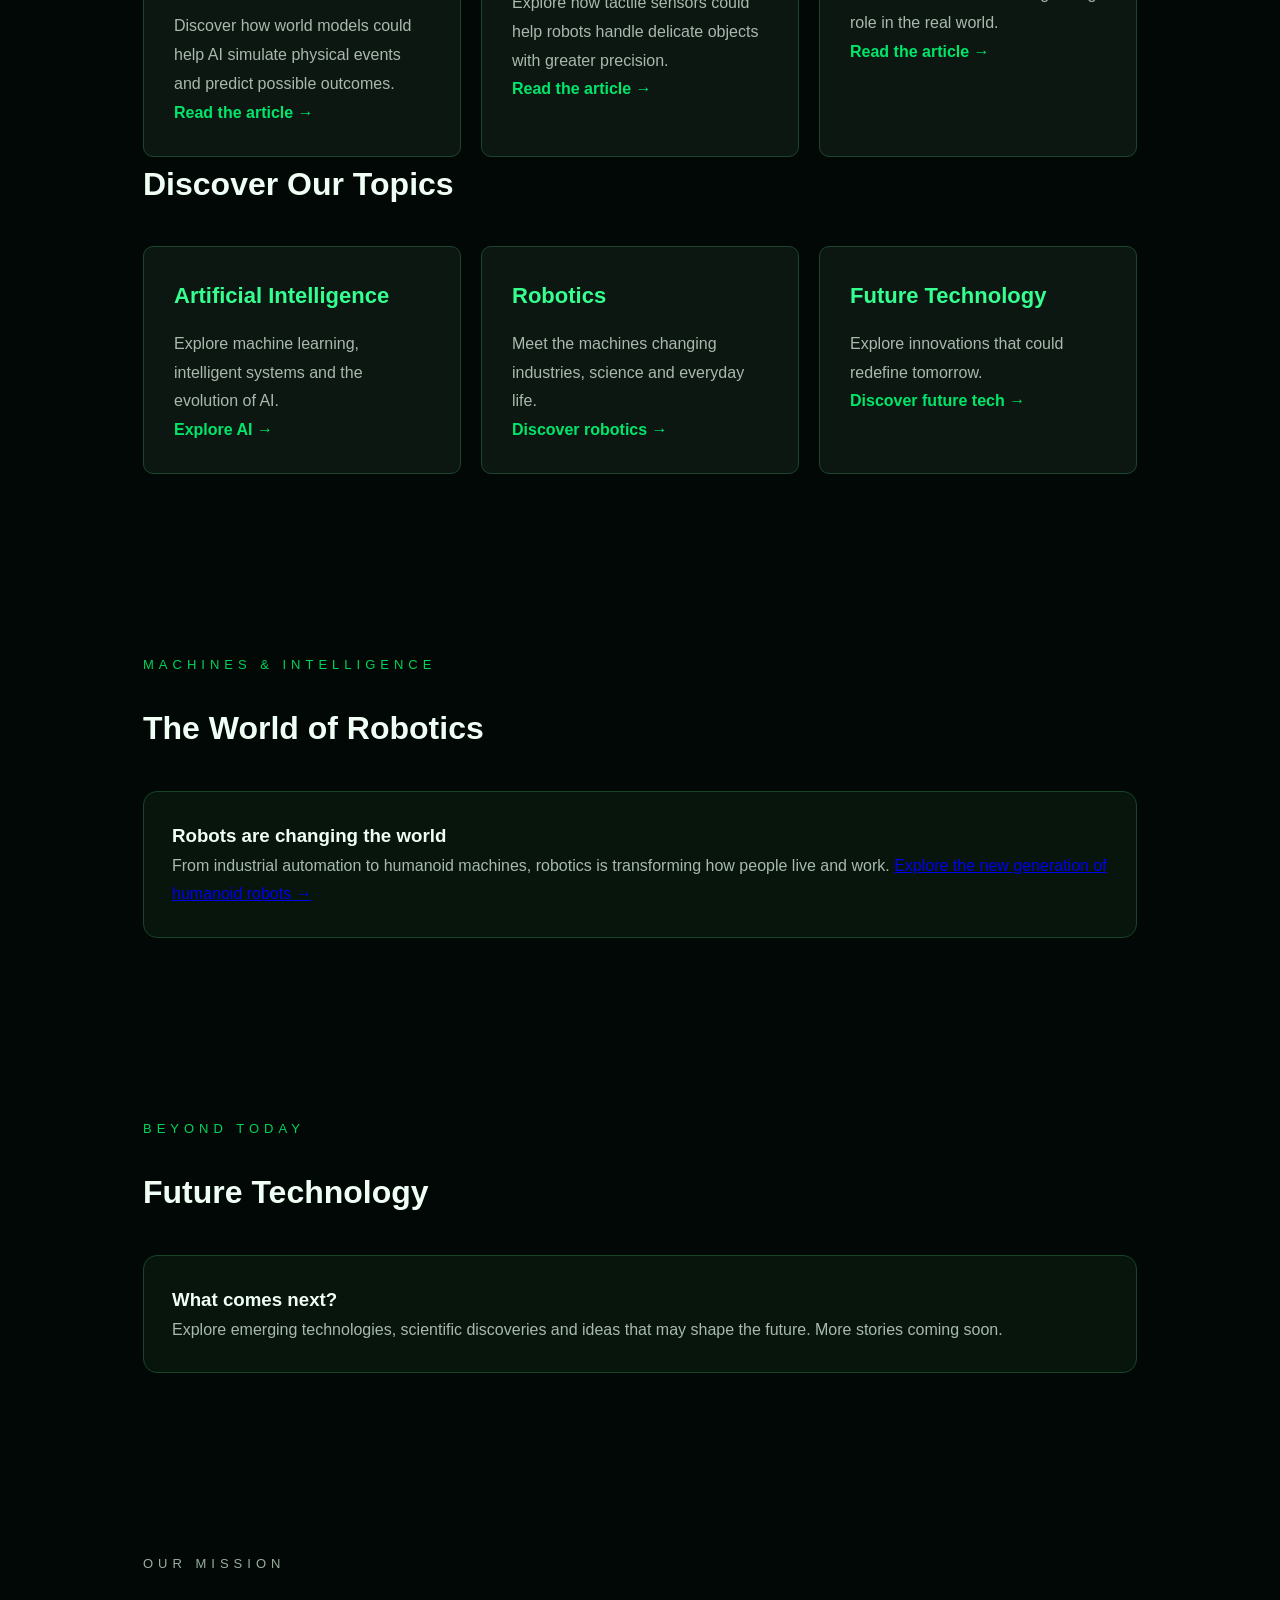
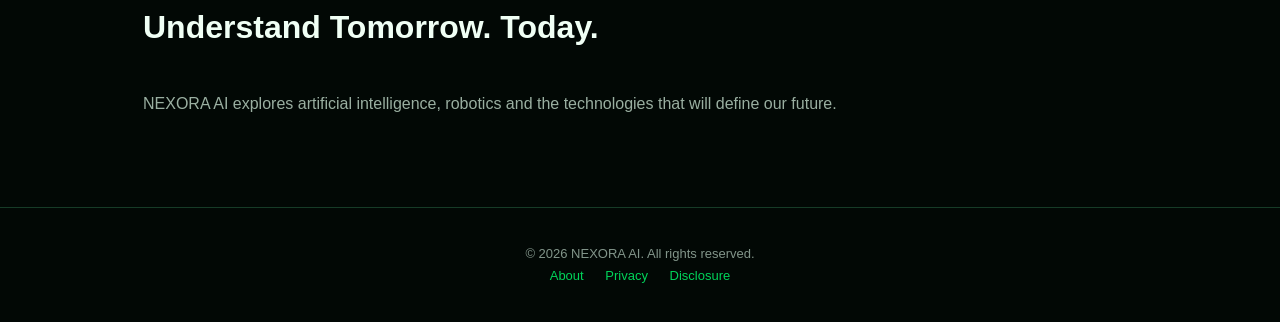
==== commit c799c075: "Add NEXORA AI progressive web app" ====
--- a/index.html
+++ b/index.html
@@ -7,6 +7,7 @@
   <meta name="theme-color" content="#020805">
   <title>NEXORA AI — The Future Is Already Here</title>
   <link rel="icon" href="favicon.svg" type="image/svg+xml">
+  <link rel="manifest" href="manifest.json">
   <link rel="stylesheet" href="styles.css">
 
   <style>
@@ -313,5 +314,16 @@
   <a href="privacy.html">Privacy</a>
   <a href="disclosure.html">Disclosure</a>
 </footer>
+
+  <script>
+    if ("serviceWorker" in navigator) {
+      window.addEventListener("load", () => {
+        navigator.serviceWorker.register("/nexora-ai/service-worker.js", {
+          scope: "/nexora-ai/"
+        }).catch(error => console.error("NEXORA SW:", error));
+      });
+    }
+  </script>
+
 </body>
 </html>
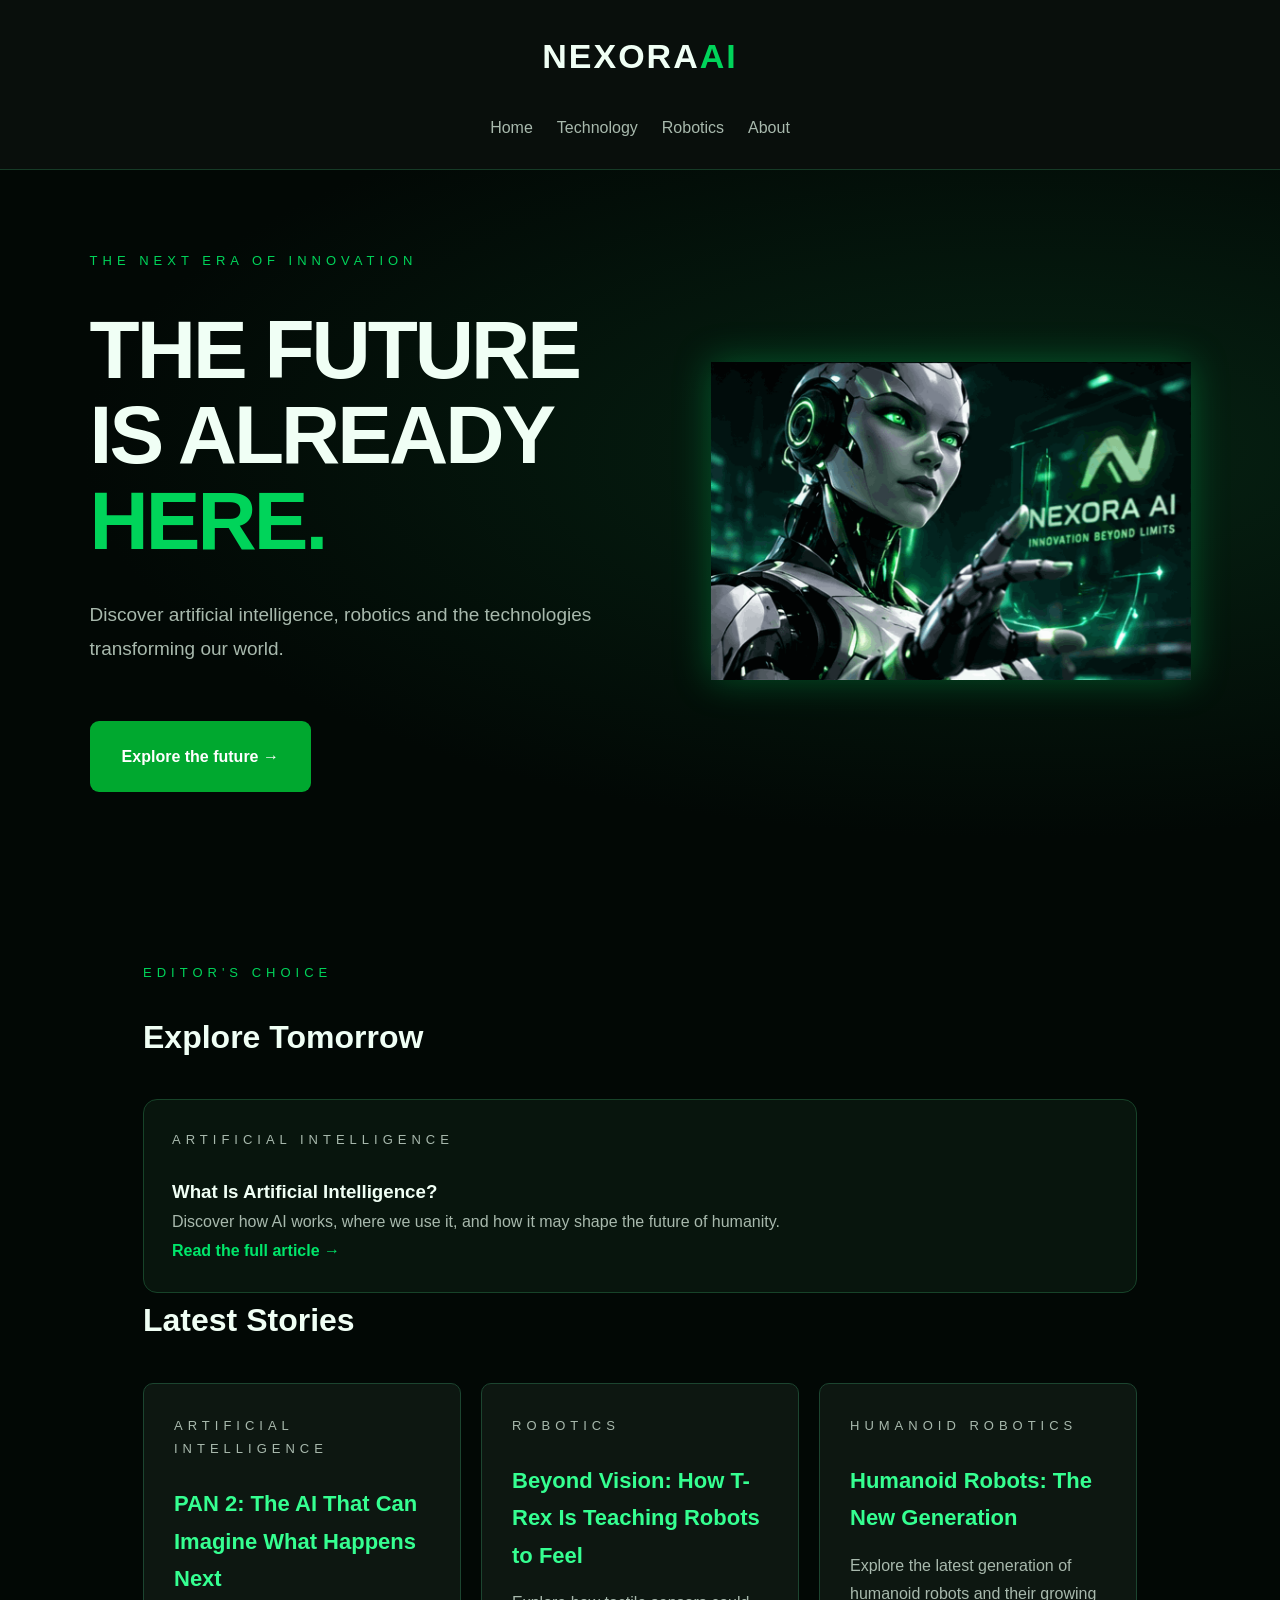
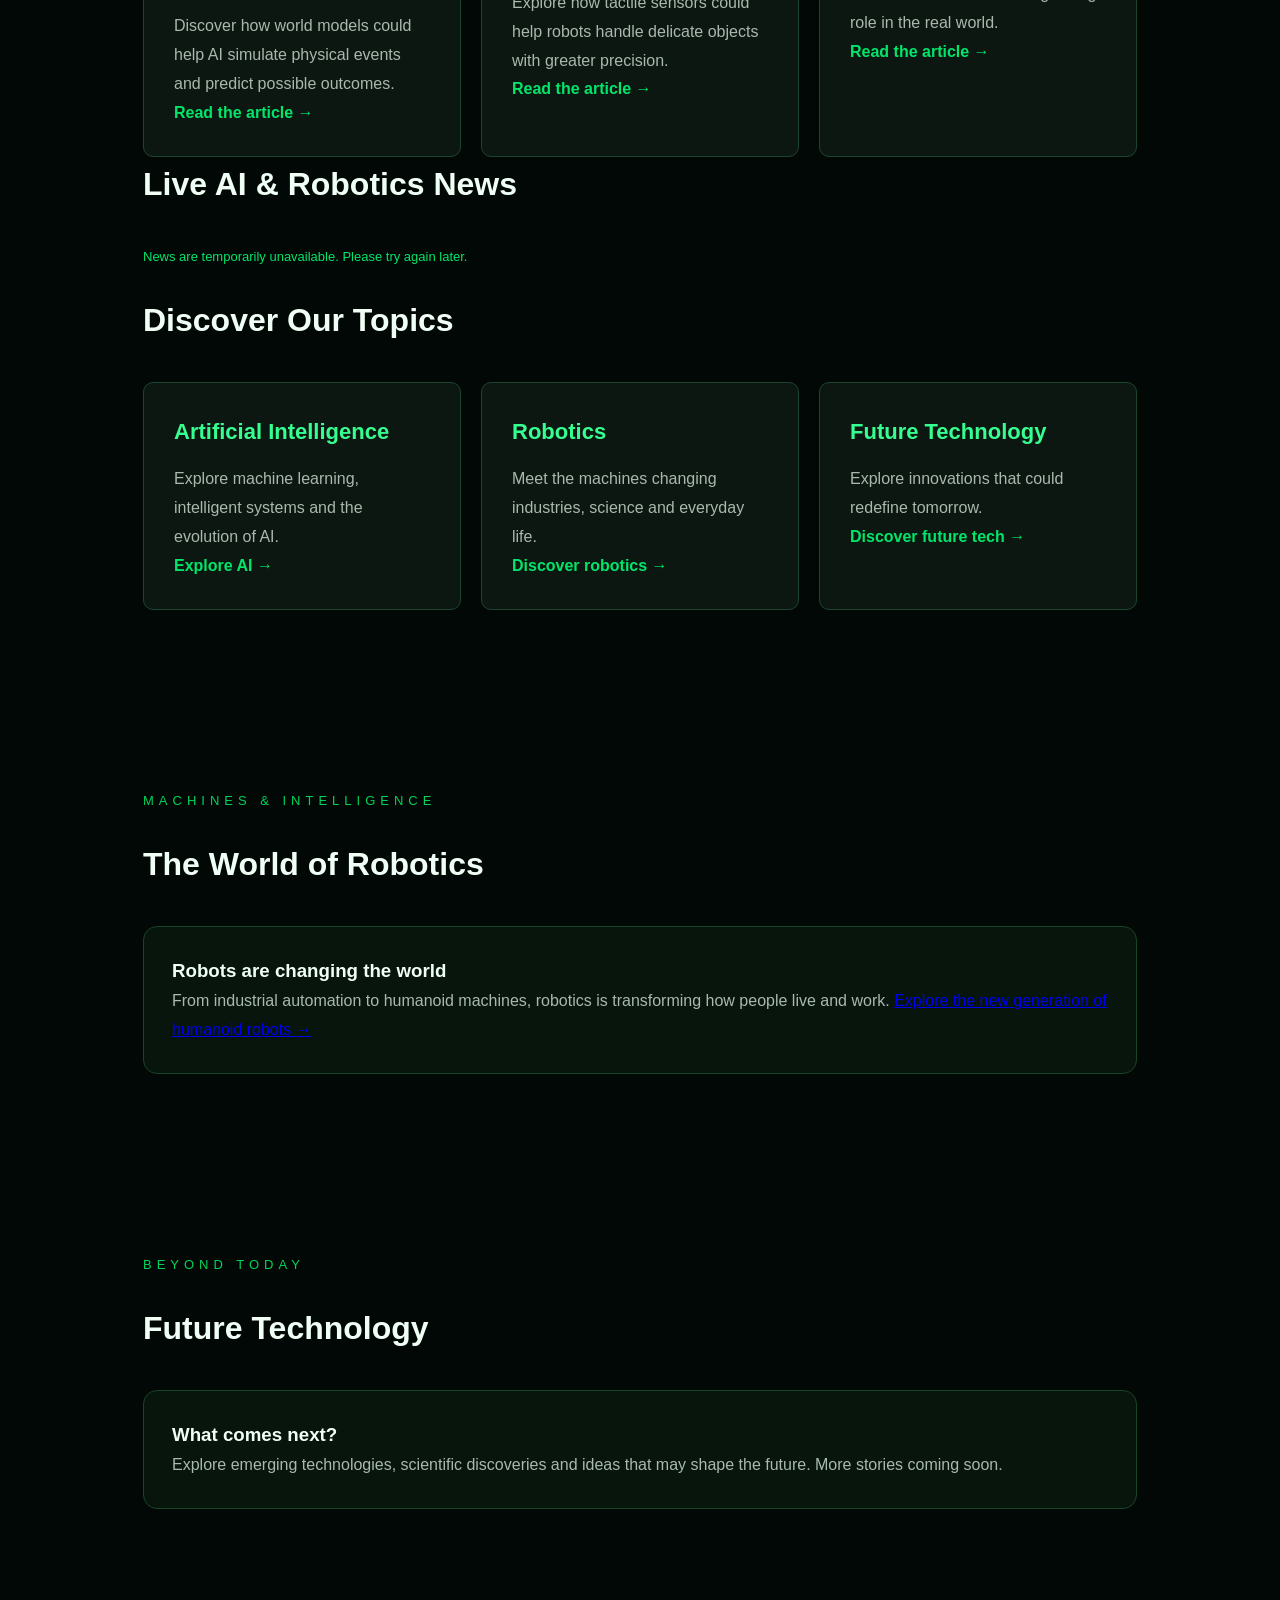
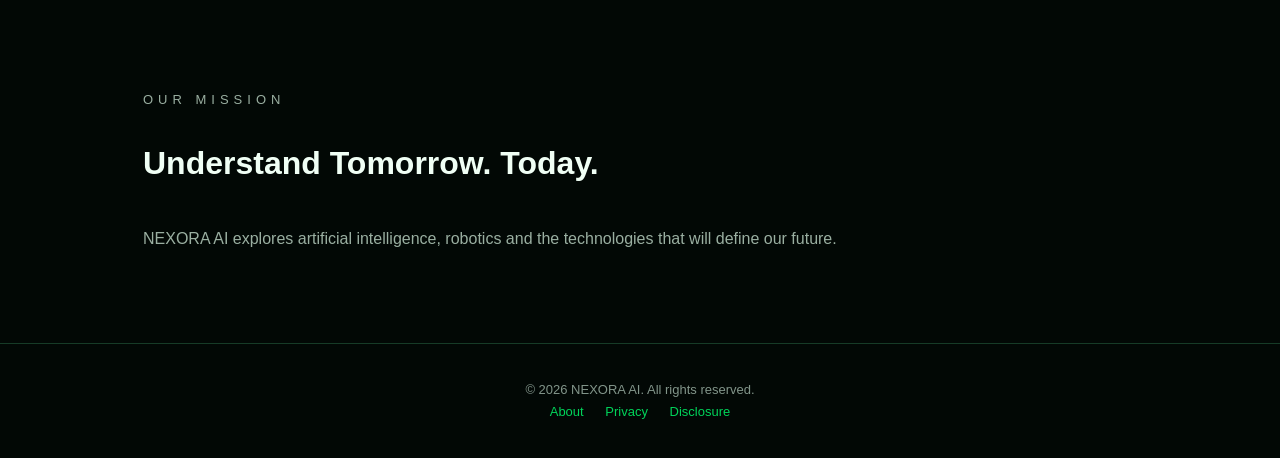
==== commit 75d59c98: "Add automated AI and robotics news feed" ====
--- a/index.html
+++ b/index.html
@@ -168,6 +168,51 @@
       .hero { min-height: 570px; padding: 75px 7%; }
       .tag { letter-spacing: 3px; }
       nav { gap: 17px; }
+    }
+
+    .news-status {
+      color: #00e66a;
+      font-size: 13px;
+      margin: 12px 0 24px;
+    }
+    .news-grid {
+      margin-top: 22px;
+    }
+    .news-card {
+      display: flex;
+      flex-direction: column;
+      gap: 12px;
+      transition: transform .2s ease, border-color .2s ease;
+    }
+    .news-card:hover {
+      transform: translateY(-4px);
+      border-color: #00e66a;
+    }
+    .news-card h3 {
+      line-height: 1.4;
+      overflow-wrap: anywhere;
+    }
+    .news-card .tag {
+      margin: 0;
+      font-size: 11px;
+      letter-spacing: 2px;
+    }
+    .news-source {
+      color: #00e66a !important;
+      font-size: 12px;
+      margin-top: auto;
+    }
+    .news-card a {
+      color: #00e66a;
+      text-decoration: none;
+      font-weight: bold;
+    }
+    .news-card a:hover {
+      text-decoration: underline;
+    }
+    @media (prefers-reduced-motion: reduce) {
+      .news-card { transition: none; }
+      .news-card:hover { transform: none; }
     }
   </style>
 
@@ -261,6 +306,10 @@
       </article>
     </div>
 
+    <h2>Live AI & Robotics News</h2>
+    <p class="news-status" id="news-status">Loading news...</p>
+    <div class="cards news-grid" id="news-list"></div>
+
     <h2>Discover Our Topics</h2>
     <div class="cards">
       <article class="card">
@@ -325,5 +374,6 @@
     }
   </script>
 
+  <script src="news.js" defer></script>
 </body>
 </html>
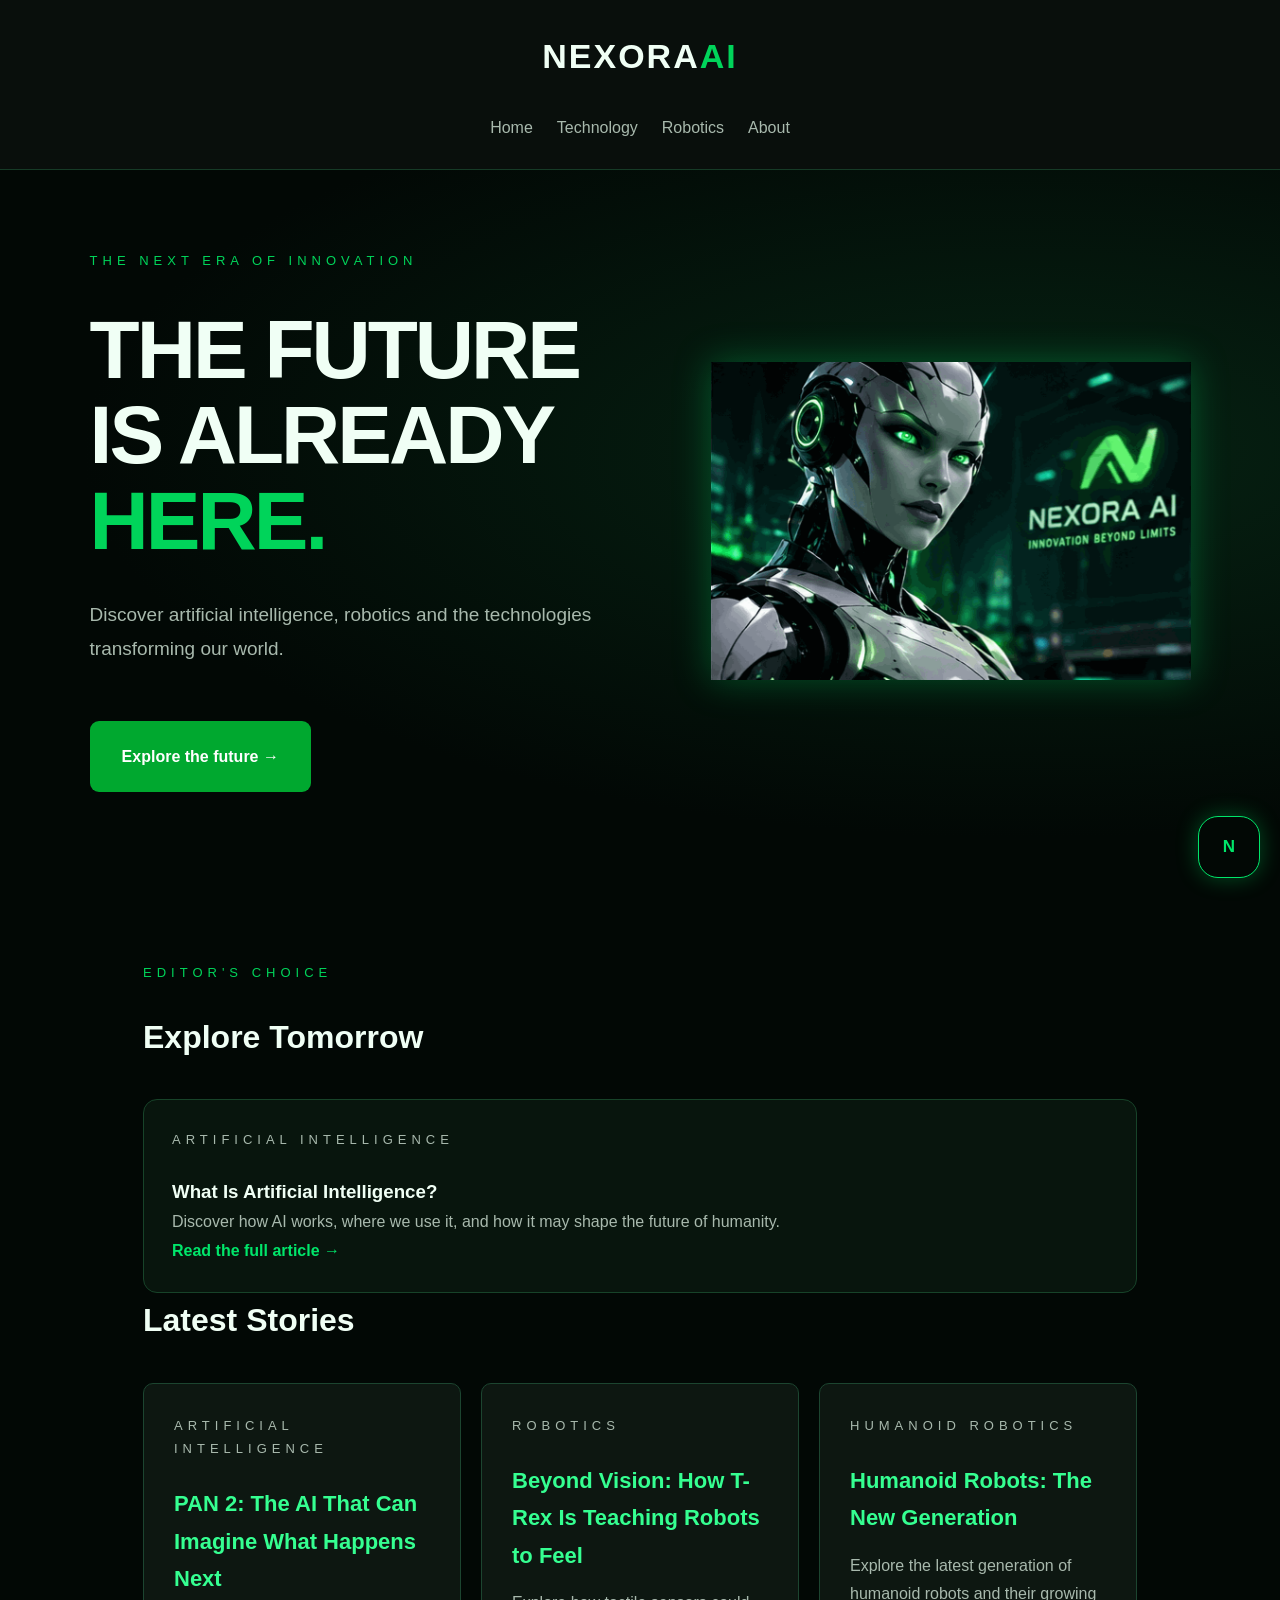
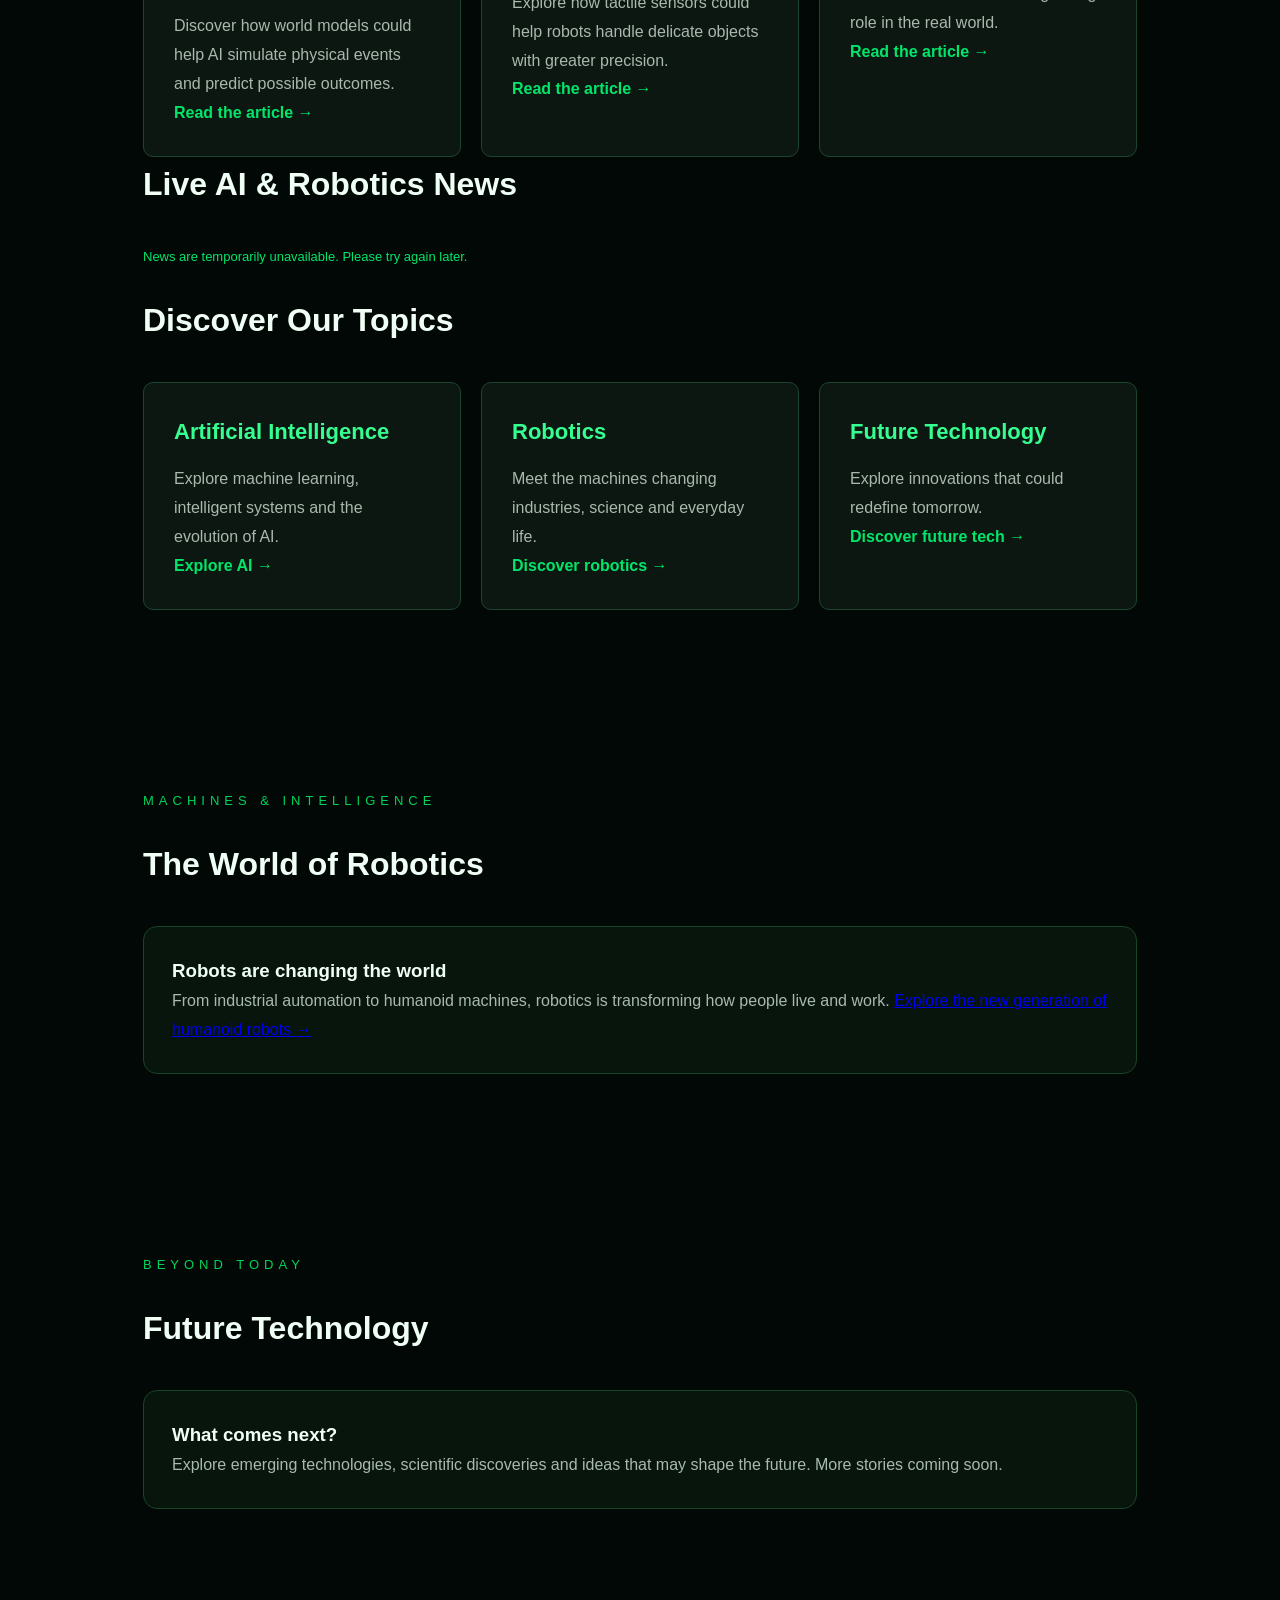
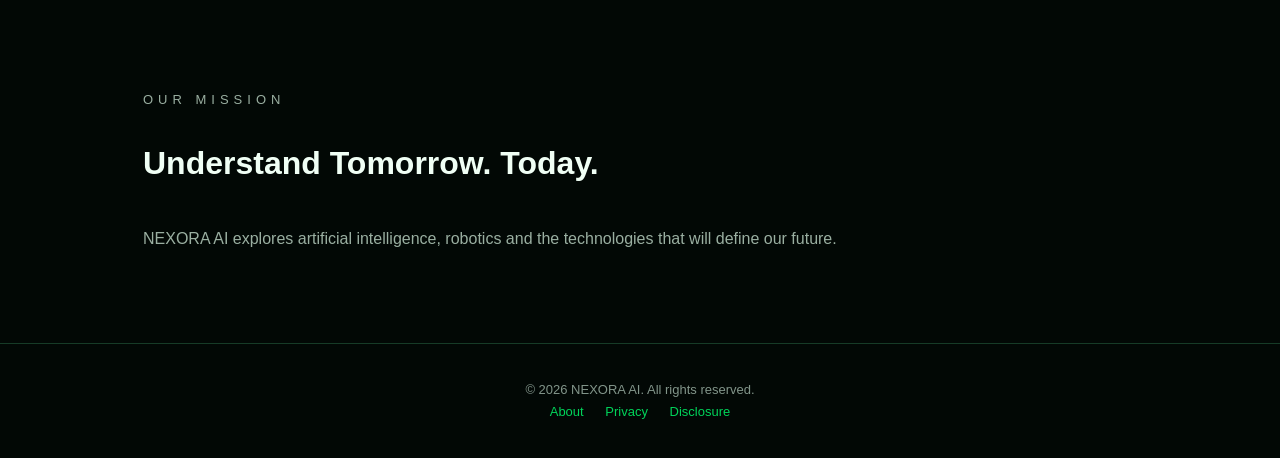
==== commit 749ed3fe: "Add floating NEXORA control panel" ====
--- a/index.html
+++ b/index.html
@@ -9,6 +9,7 @@
   <link rel="icon" href="favicon.svg" type="image/svg+xml">
   <link rel="manifest" href="manifest.json">
   <link rel="stylesheet" href="styles.css">
+  <link rel="stylesheet" href="floating-panel.css">
 
   <style>
     * { box-sizing: border-box; }
@@ -375,5 +376,6 @@
   </script>
 
   <script src="news.js" defer></script>
+  <script src="floating-panel.js" defer></script>
 </body>
 </html>
--- a/floating-panel.css
+++ b/floating-panel.css
@@ -0,0 +1,66 @@
+#nexora-launcher {
+  position: fixed;
+  right: 20px;
+  bottom: 22px;
+  z-index: 9999;
+  width: 62px;
+  height: 62px;
+  border: 1px solid #00e66a;
+  border-radius: 20px;
+  background: #020805;
+  color: #00e66a;
+  font-weight: 900;
+  font-size: 17px;
+  box-shadow: 0 0 22px #00d45a55;
+  cursor: pointer;
+  animation: nexoraPulse 3s infinite;
+}
+#nexora-panel {
+  position: fixed;
+  right: 20px;
+  bottom: 96px;
+  z-index: 9998;
+  width: min(320px, calc(100vw - 40px));
+  padding: 20px;
+  border: 1px solid #17683a;
+  border-radius: 18px;
+  background: #06130b;
+  color: #f0fff5;
+  box-shadow: 0 0 35px #00d45a30;
+  font-family: Arial, sans-serif;
+}
+#nexora-panel[hidden] { display: none; }
+#nexora-panel h3 {
+  color: #00e66a;
+  margin: 0 0 8px;
+}
+#nexora-panel p {
+  color: #a8b9ad;
+  font-size: 13px;
+}
+.nexora-action {
+  display: block;
+  width: 100%;
+  margin-top: 11px;
+  padding: 13px;
+  border: 1px solid #17683a;
+  border-radius: 10px;
+  background: #0b2414;
+  color: #eaffef;
+  text-align: left;
+  cursor: pointer;
+}
+.nexora-action:disabled {
+  opacity: .5;
+  cursor: not-allowed;
+}
+#nexora-panel button:focus-visible {
+  outline: 2px solid #00e66a;
+  outline-offset: 3px;
+}
+@keyframes nexoraPulse {
+  50% { box-shadow: 0 0 32px #00d45a99; }
+}
+@media (prefers-reduced-motion: reduce) {
+  #nexora-launcher { animation: none; }
+}
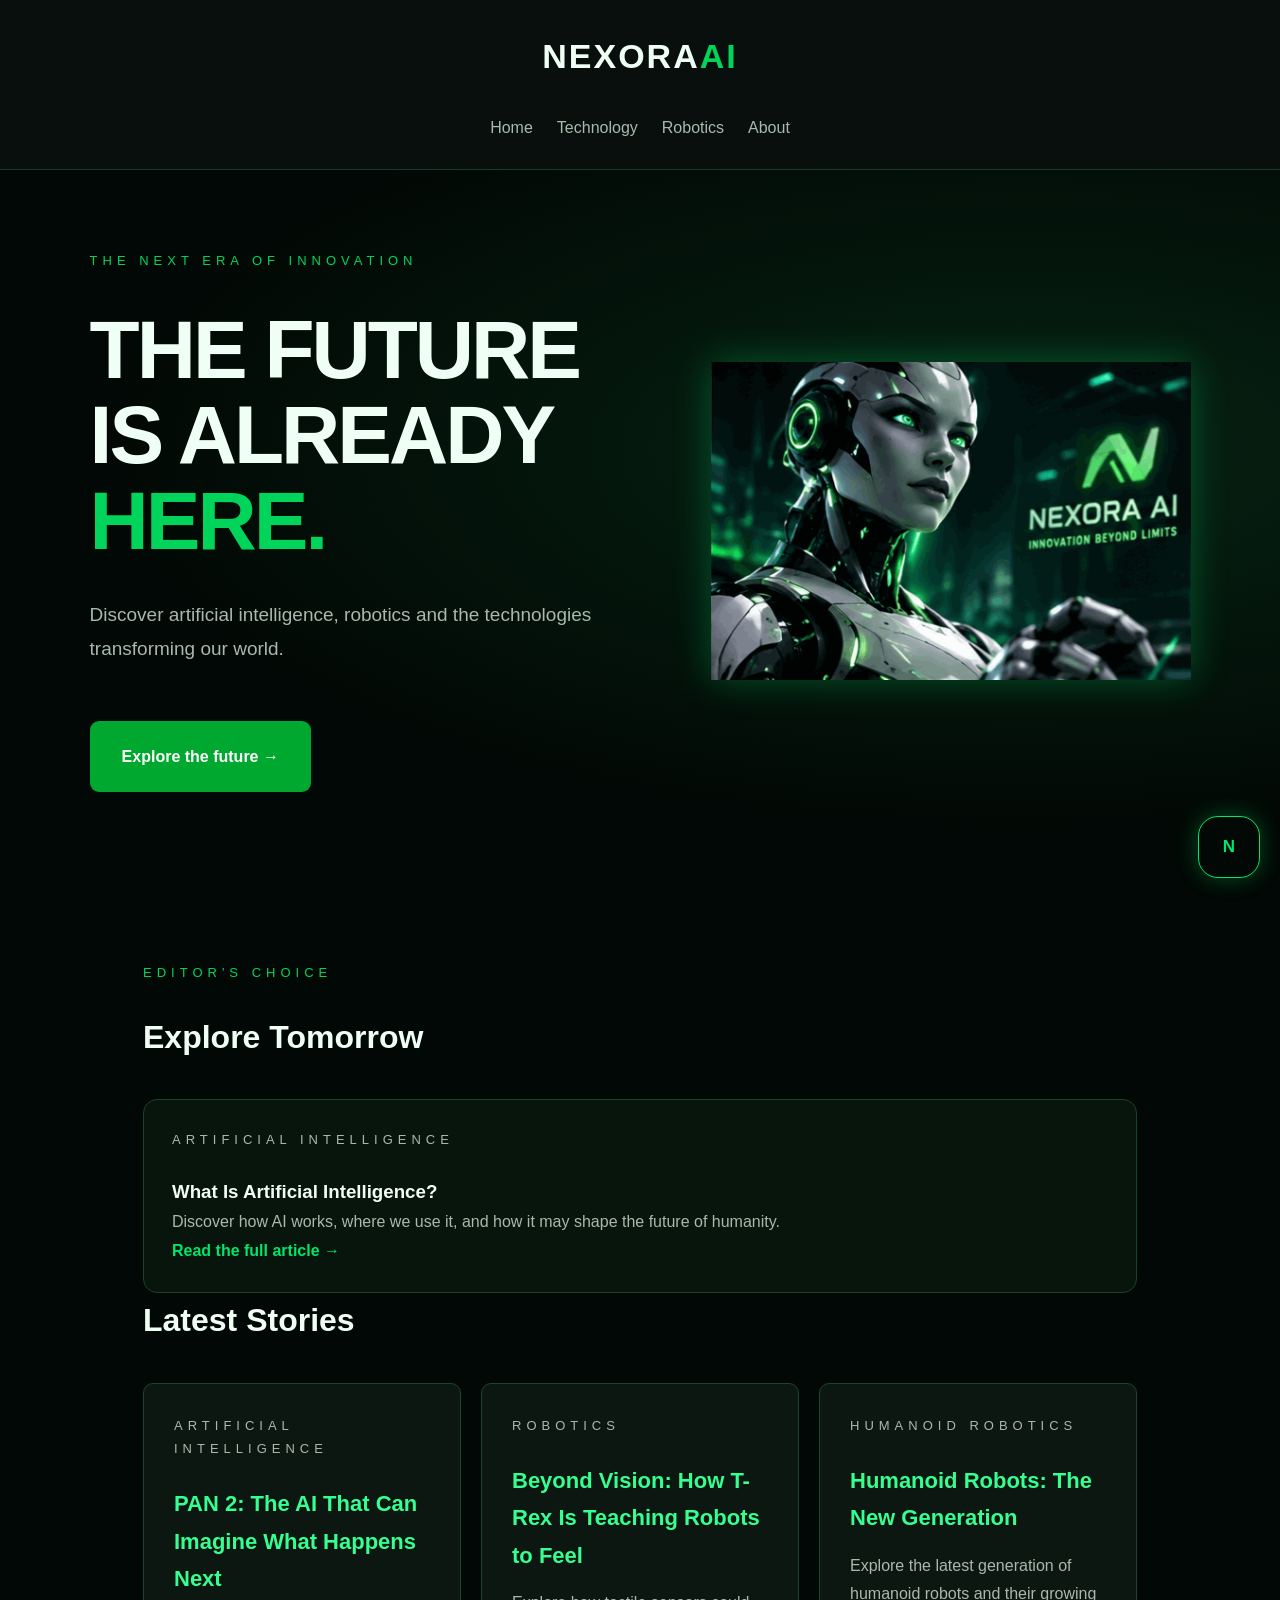
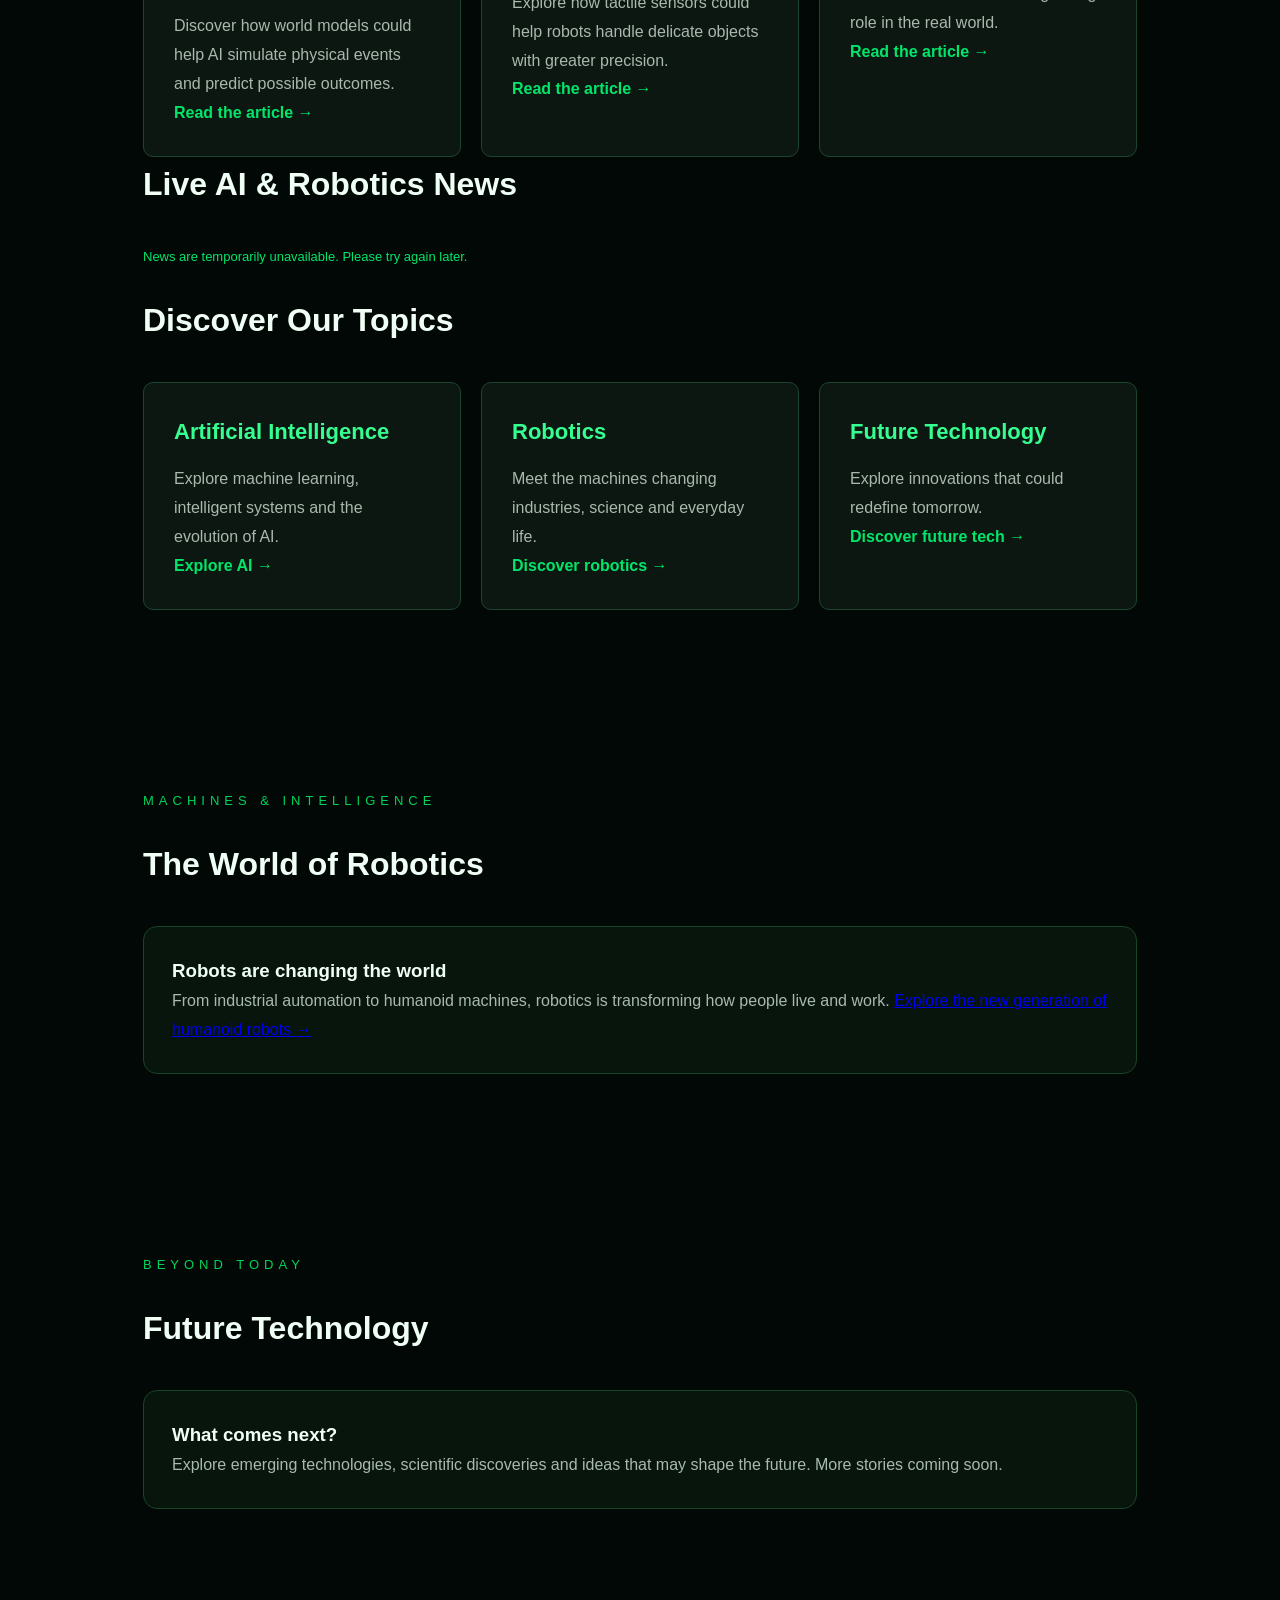
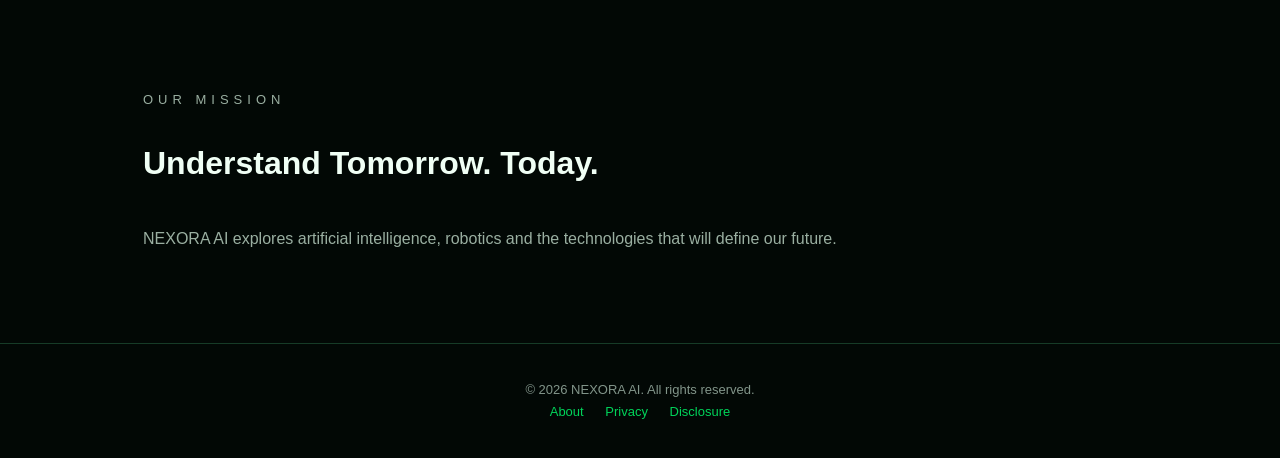
==== commit 1ca40d23: "Add GoatCounter analytics" ====
--- a/index.html
+++ b/index.html
@@ -377,5 +377,9 @@
 
   <script src="news.js" defer></script>
   <script src="floating-panel.js" defer></script>
+
+<script data-goatcounter="https://nexora-tech.goatcounter.com/count"
+        async src="//gc.zgo.at/count.js"></script>
+
 </body>
 </html>
